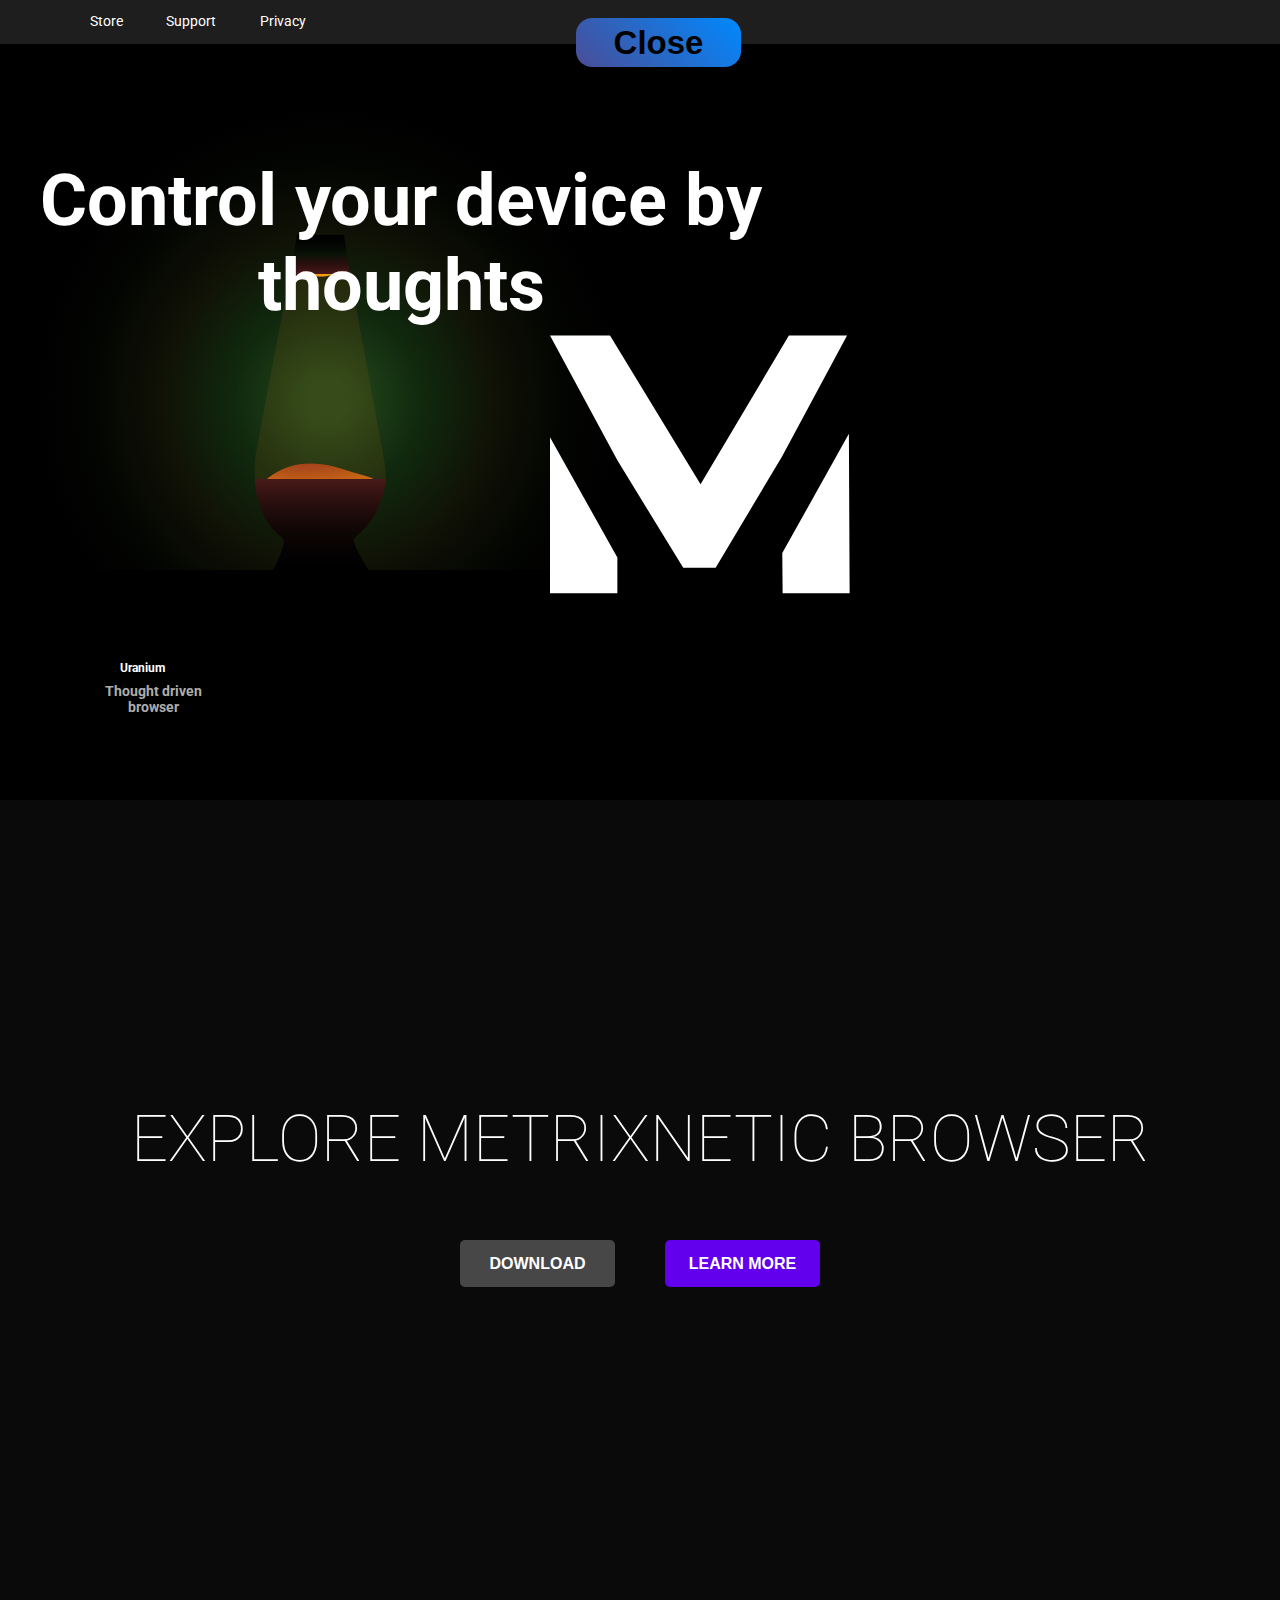
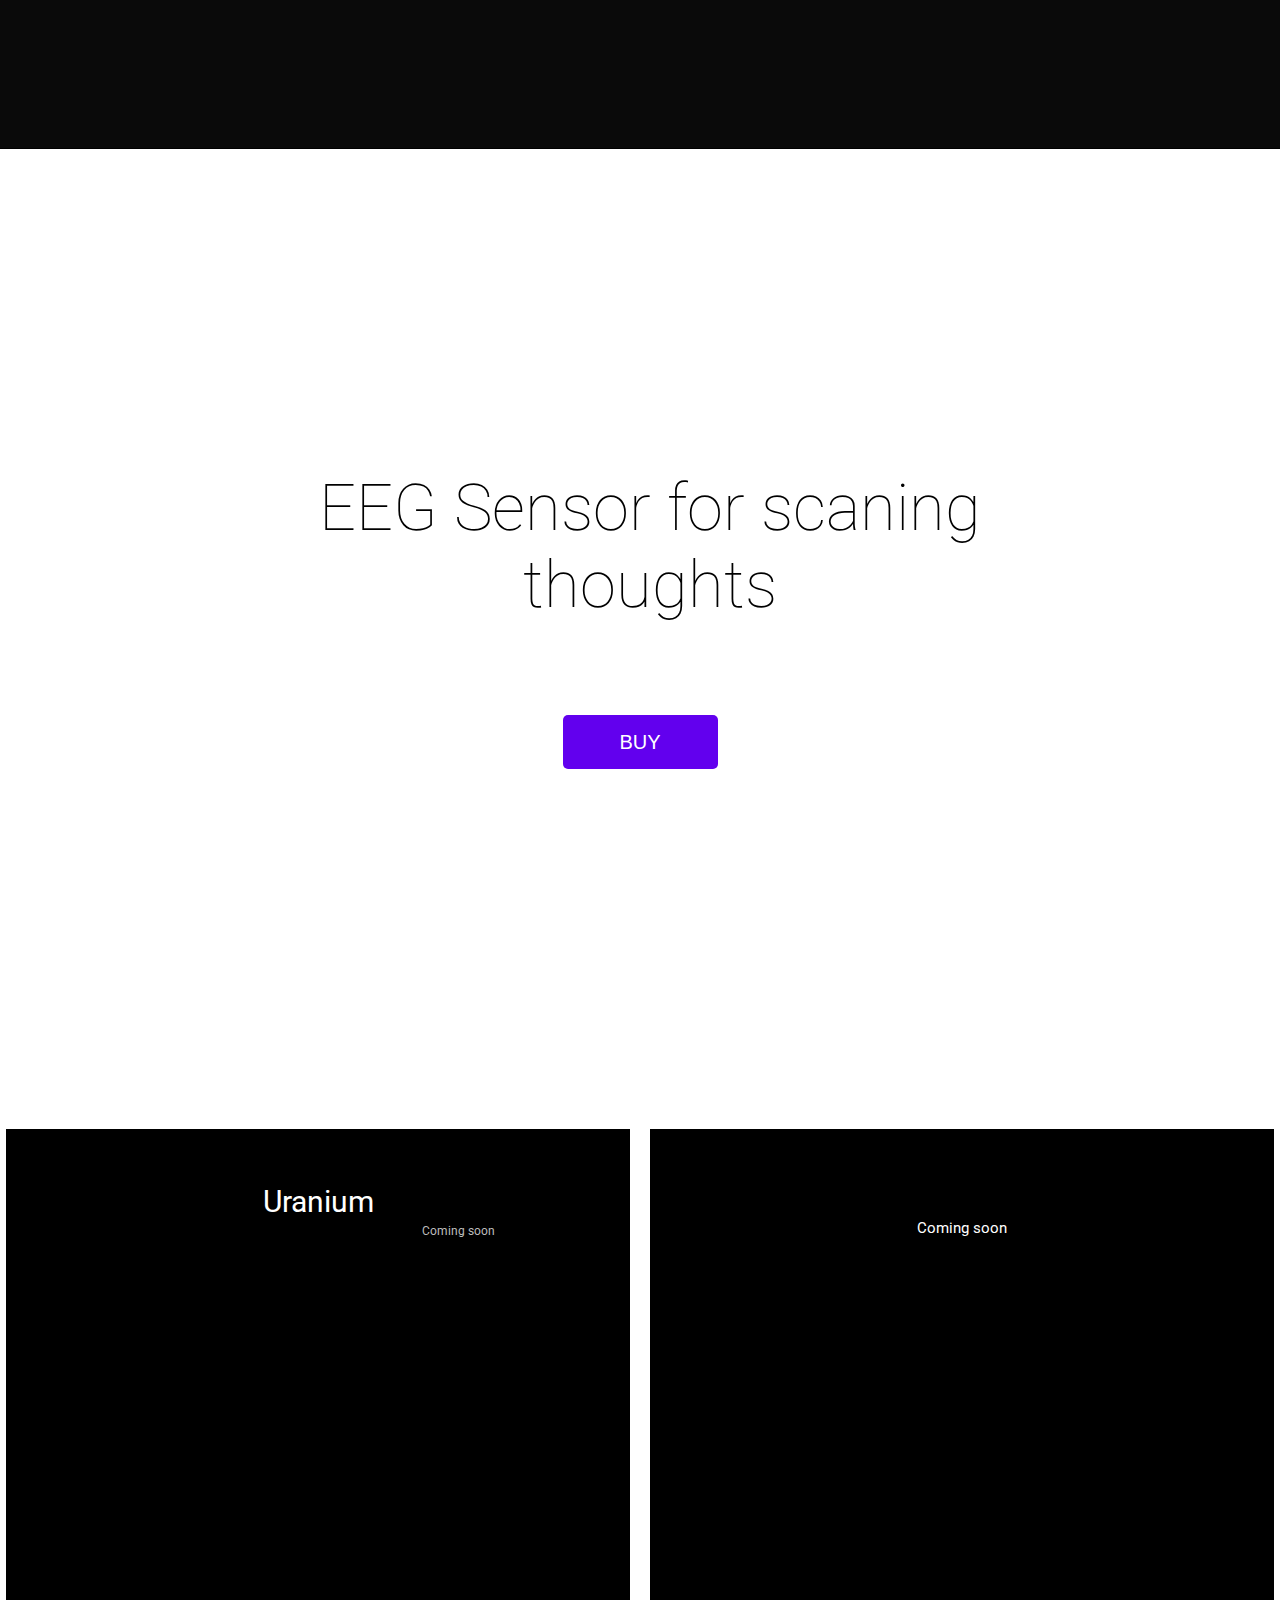
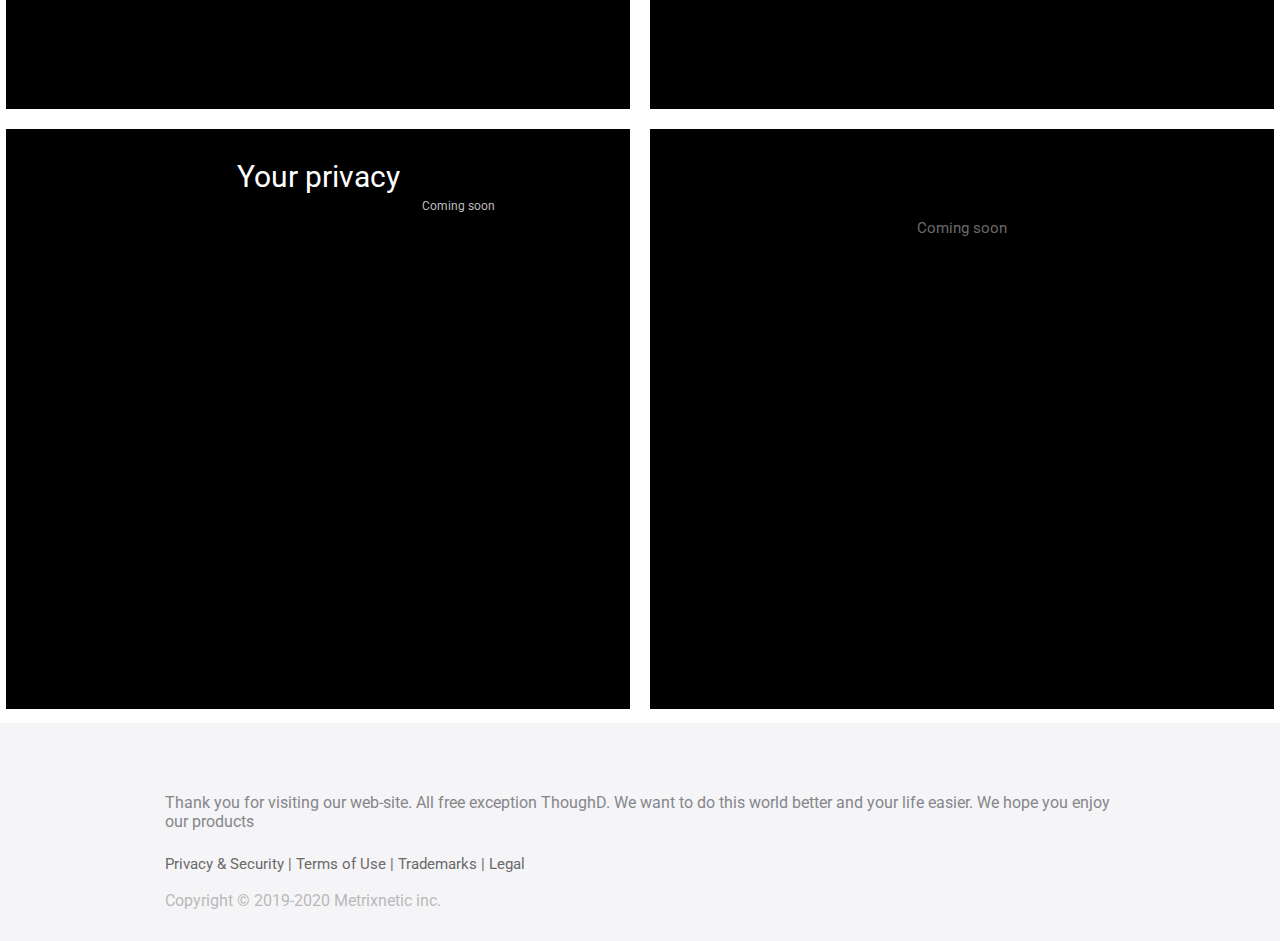
==== index.html @ da694e73 "Lamp-fix" ====
﻿<!DOCTYPE html>
<html lang="en">
<head>
    <meta charset="UTF-8">
    <title>Metrixnetic</title>
    <link rel="shortcut icon" href="img/ico.ico" type="image/x-icon">
    <link rel="stylesheet" href="css-scss/style.css">
    <link rel="stylesheet" href="library/animate.css">
    <script src="https://use.fontawesome.com/f87019f925.js"></script>
    <script src="library/wow.min.js"></script>
    <script src="library/anime.min.js"></script>
    <link href="https://fonts.googleapis.com/css?family=Roboto&display=swap" rel="stylesheet">
    <meta name="description" content="Metrixnetic - control device with thoughts">
    <meta name="yandex-verification" content="4f10d59831a15a5f" />
    <script>
        new WOW().init();
    </script>
   
</head>
<body class=" body_hide" id="body">
    <button class="close" type="button">Close</button>
    <div class="donate">
 <form action="https://www.paypal.com/cgi-bin/webscr" method="post" target="_top" class="form" id="form">
<input type="hidden" name="cmd" value="_s-xclick" />
<input type="hidden" name="hosted_button_id" value="9HCPJVTRG7HPE" />
<input type="image" src="img/button.svg" border="0" name="submit" title="PayPal - The safer, easier way to pay online!" alt="Donate with PayPal button" />
<img alt="" border="0" src="img/button.svg" width="1" height="1" />
</form>
</div>
    <div class="all" id="all">
<audio id="bear" preload="auto" src ="audio/Lamp.mp3"></audio>   
<div class="logo-div">
<svg clasc="logo-animate" width="23" height="23" viewBox="0 0 233 201" fill="none" xmlns="http://www.w3.org/2000/svg">
<path d="M232.139 76.3197L180.394 168.932L180.68 200.089H232.711L232.139 76.3197ZM0 200.089H52.317V172.362L0 78.8923V200.089ZM185.54 0L116.927 115.48L46.5993 0H0L52.317 96.9003L103.491 180.366H128.648L180.108 94.0419L230.71 0H185.54Z" fill="white"/>
     <div class="menu">
        <a href="html/login.html"><img src="img/Vector.svg" alt="" class="acc img"></a>
</svg></div>
<header class="header">
	        <ul id="ul">
	            <a class="fixLink" href="#" onclick="return up()">
	                <li class="store">Store</li>
	            </a>

	            <a class="fixLink" href="#" onclick="return up()">
	                <li class="storeClose">Store</li>
	            </a>

	            <a class="fixLink" href="#" onclick="return up()">
	                <li class="storeFix">Store</li>
	            </a>

	            <a class="fixLink" href="#" onclick="return up()">
	                <li class="support">Support</li>
	            </a>

	            <a class="fixLink" href="#" onclick="return up()">
	                <li class="supportClose">Support</li>
	            </a>

	            <a class="fixLink" href="#" onclick="return up()">
	                <li class="supportFix">Support</li>
	            </a>
	            <li class="lishka">Privacy</li>
	        </ul>
    </div >

        <div class="storeIk">
   

         <img src="img/uran.svg" alt="" class="atomS img">
            <p class="brawsS p">Uranium</p>

            <p class="descS p">
                Thought driven<br>
            <p class="h p">browser</p>
            </p>
        </div>
    <div  class = "wow fadeIn" data-wow-duration="2s">
        <div class="supportIK" >
            <div class="supportContainer">
                <a href="mailto:inde707xdb@gmail.com?Subject=Support" class="emailSubmit">
                    Ask your question
                </a>
                <a href="tel:+996990930555" class="phoneNumber">
                    <p class="fa fa-phone p"></p> +996 990 930 555
                </a>
                <a href="https://t.me/metrixnetic" class="telegramm ">
                    <p class="fa fa-telegram p"></p> Metrixnetic inc.
                </a>
            </div>
        </div>

        <div class="banner">
            <svg id="svg"  version="1.1"
                xmlns="http://www.w3.org/2000/svg" 
                xmlns:xlink="http://www.w3.org/1999/xlink"
                xmlns:a="http://ns.adobe.com/AdobeSVGViewerExtensions/3.0/"
                x="0px" y="0px" width="600px" height="600px" viewBox="0 0 600 600" 
                enable-background="new 0 0 600 600"
                xml:space="preserve">

                <defs>
                    <filter id="goo">
                        <feGaussianBlur in="SourceGraphic" stdDeviation="8" result="blur"/>
                        <feColorMatrix in="blur" mode="matrix" values="1 0 0 0 0  0 1 0 0 0  0 0 1 0 0  0 0 0 21 -9" result="cm"/>
                    </filter>
                
                    <radialGradient id="bgGrad" cx="300" cy="300" r="300" gradientUnits="userSpaceOnUse">
                        <stop offset="7.142857e-002" style="stop-color:rgb(34, 71, 25)"/>
                        <stop offset="0.3107" style="stop-color:rgb(16, 41, 14)"/>
                        <stop offset="0.553" style="stop-color:#101206"/>
                        <stop offset="0.7828" style="stop-color:#030502"/>
                        <stop offset="0.9847" style="stop-color:#000000"/>
                    </radialGradient>
                
                    <clipPath id="glassMask">
                        <path id="glassShape" d="M262,174h60l33.5,182.3c0,0,2.7,12.8,2.5,22.8c-7.5,0-131,0-131,0s-0.7-9.3,0-18
                        C227.6,352.9,262,174,262,174z"/>
                    </clipPath>
                
                    <!-- LAMP GRADIENTS-->
                    <linearGradient id="lampTop_2_" gradientUnits="userSpaceOnUse" x1="292" y1="135" x2="292" y2="174">
                        <stop offset="1.530612e-002" style="stop-color:#000000"/>
                        <stop offset="0.233" style="stop-color:#030502"/>
                        <stop offset="0.4808" style="stop-color:#091206"/>
                        <stop offset="0.7421" style="stop-color:#290F0E"/>
                        <stop offset="1" style="stop-color:#471A19"/>
                    </linearGradient>
                
                    <linearGradient id="lampBot_2_" gradientUnits="userSpaceOnUse" x1="292.375" y1="470" x2="292.375" y2="379">
                        <stop offset="5.102041e-003" style="stop-color:#000000"/>
                        <stop offset="0.2251" style="stop-color:#050202"/>
                        <stop offset="0.4754" style="stop-color:#120706"/>
                        <stop offset="0.7394" style="stop-color:#290F0E"/>
                        <stop offset="1" style="stop-color:#471A19"/>
                    </linearGradient>
                    <!--END LAMP GRADIENTS-->
                
                    <!-- BLOB GRADIENTS -->
                    <radialGradient id="blob0_2_" cx="292" cy="171.5" r="56.5354" gradientUnits="userSpaceOnUse">
                        <stop offset="1.020408e-002" style="stop-color:#FF9C12"/>
                        <stop offset="0.1922" style="stop-color:#FA9712"/>
                        <stop offset="0.3992" style="stop-color:rgb(71, 237, 20)"/>
                        <stop offset="0.6186" style="stop-color:rgb(71, 214, 22)"/>
                        <stop offset="0.8449" style="stop-color:rgb(71, 182, 25)"/>
                        <stop offset="1" style="stop-color:#9C3A1C"/>
                    </radialGradient>

                    <!-- BLOB GRADIENT 1 -->
                    <radialGradient id="blob1_2_" cx="297" cy="167.5" r="37.2156" gradientUnits="userSpaceOnUse">
                        <stop offset="1.020408e-002" style="stop-color:#FF9C12"/>
                        <stop offset="0.1922" style="stop-color:#FA9712"/>
                       <stop offset="0.3992" style="stop-color:#ED8A14"/>
                        <stop offset="0.6186" style="stop-color:#D67316"/>
                        <stop offset="0.8449" style="stop-color:#B65419"/>
                        <stop offset="1" style="stop-color:#9C3A1C"/>
                    </radialGradient>
            
                    <!-- BLOB GRADIENT 2 -->
                    <radialGradient id="blob2_2_" cx="294" cy="157" r="23" gradientUnits="userSpaceOnUse">
                        <stop offset="1.020408e-002" style="stop-color:#FF9C12"/>
                        <stop offset="0.1922" style="stop-color:#FA9712"/>
                        <stop offset="0.3992" style="stop-color:#ED8A14"/>
                        <stop offset="0.6186" style="stop-color:#D67316"/>
                        <stop offset="0.8449" style="stop-color:#B65419"/>
                        <stop offset="1" style="stop-color:#9C3A1C"/>
                    </radialGradient>
            
                    <!-- BLOB GRADIENT 3 -->
                    <radialGradient id="botBlob_2_" cx="284.5" cy="421.5" r="53.521"
                                    gradientTransform="matrix(-2.802637e-002 -0.9996 5.9976 -0.1682 -2235.533 776.7669)"
                                    gradientUnits="userSpaceOnUse">
                        <stop offset="1.020408e-002" style="stop-color:#FF9C12"/>
                        <stop offset="0.1922" style="stop-color:#FA9712"/>
                        <stop offset="0.3992" style="stop-color:#ED8A14"/>
                        <stop offset="0.6186" style="stop-color:#D67316"/>
                        <stop offset="0.8449" style="stop-color:#B65419"/>
                        <stop offset="1" style="stop-color:#9C3A1C"/>
                    </radialGradient>
            
                    <!-- BLOB GRADIENT 4 -->
                    <radialGradient id="blob3_2_" cx="291.9382" cy="167.4587" r="41.0767" gradientUnits="userSpaceOnUse">
                        <stop offset="1.020408e-002" style="stop-color:#FF9C12"/>
                        <stop offset="0.1922" style="stop-color:#FA9712"/>
                        <stop offset="0.3992" style="stop-color:#ED8A14"/>
                        <stop offset="0.6186" style="stop-color:#D67316"/>
                        <stop offset="0.8449" style="stop-color:#B65419"/>
                        <stop offset="1" style="stop-color:#9C3A1C"/>
                    </radialGradient>
            
                    <!-- BLOB GRADIENT 5 -->
                    <radialGradient id="blob4_2_" cx="306.5" cy="155" r="14.109" gradientUnits="userSpaceOnUse">
                        <stop offset="1.020408e-002" style="stop-color:#FF9C12"/>
                        <stop offset="0.1922" style="stop-color:#FA9712"/>
                        <stop offset="0.3992" style="stop-color:#ED8A14"/>
                        <stop offset="0.6186" style="stop-color:#D67316"/>
                        <stop offset="0.8449" style="stop-color:#B65419"/>
                        <stop offset="1" style="stop-color:#9C3A1C"/>
                    </radialGradient>
                    <!-- END BLOB GRADIENTS-->
                </defs>
                <rect id="bg" fill="url(#bgGrad)" width="600" height="600"/>
                <use xlink:href="#glassShape" fill="#EB7619" opacity="0.1"/>
                <polygon id="lampTop" fill="url(#lampTop_2_)" points="269,135 262,174 322,174 316,135 "/>
                <path id="lampBot" fill="url(#lampBot_2_)" d="M226.8,379c2.6,43,23.9,54.6,28.3,60.2c3.3,5.4-10,30.8-10,30.8h95.5
                    c0,0-16.5-25.1-14.5-30.8s26-15.2,32-60.2C328,379,240.3,379,226.8,379z"/>
                <rect id="tableTop" y="470" width="600" height="130"/>
        
                <g clip-path="url(#glassMask)" filter="url(#goo)">
                    <path id="blob0" fill="url(#blob0_2_)" d="M326.2,149.5c-5,19.2-21.4,29.2-37.8,26.6c-16.5-2.9-33.4-12.9-37.1-26.6
                        c-3.8-13.6,12.5-32.1,37.8-34.9C314.4,111.8,331.3,130.4,326.2,149.5z"/>
        
                    <path id="blob1" fill="url(#blob1_2_)" d="M320.5,146.4c-4.4,10.1-16.4,20.2-26.8,25.3c-10.4,5.2-22.4-2.9-26.8-15.2
                        c-4.4-11.6,7.6-20.4,26.8-25.3C312.9,126.3,324.9,135.6,320.5,146.4z"/>
        
                    <path id="blob2" fill="url(#blob2_2_)" d="M278,147.7c2.7-7.1,9.4-15.7,15.4-16.4c5.9-0.4,12.6,8.5,15.4,16.9
                        c2.7,8.4-4.2,14.9-15.4,14.2C282.2,161.5,275.3,154.8,278,147.7z"/>
        
                    <path id="botBlob" fill="url(#botBlob_2_)" d="M354,381.2c6.8,3.4,5.4,7.4-5.6,10.4c-10.7,3.1-31.1,5.1-54.4,8.4
                        c-23.3,3.3-43.7,0.8-54.4-2.4c-11-3.4-12.4-7.6-5.6-13.8c6.8-7,18.9-14.6,29.6-17.4c11-3.3,20.6-1.8,30.4-1.4
                        c9.8,0.4,19.4,5.1,30.4,8.3C335.1,376.8,347.2,378.6,354,381.2z"/>
        
                    <path id="blob3" fill="url(#blob3_2_)" d="M312.7,147.3c-2.1,16.4-15.3,27.2-23.2,25.3c-8.1-1.8-12.6-13-14.8-24.9
                        c-1.9-11.8,2.7-22.7,14.8-25.3C301.5,119.6,314.7,130.8,312.7,147.3z"/>
        
                    <path id="blob4" fill="url(#blob4_2_)" d="M317.8,147.4c-1,8.2-9.8,10.3-13.8,9.3c-4-0.9-6.5-3-7.6-8.9c-1-5.9,2.3-8.5,8.4-9.8
                        C310.8,136.6,318.8,139.1,317.8,147.4z"/>
                </g>
            </svg>
            </header>
            <h1 class="h1" >Сontrol your device by <br>thoughts</h1>
            <img src="img/uran.svg" alt="" class="atom img">
            <p class="braws p">Uranium</p>

            <p class="desc p">
                Thought driven<br>
                browser
            </p>
        </div>
    </div>
<!-- partial -->
<main>
    <div class = "wow fadeIn"  data-wow-offset = "80" data-wow-duration="2s">
        <div id="large-header" class="large-header">
            <div class="contentMain">
                <div class="imgUranium"></div>
                <h2>EXPLORE METRIXNETIC BROWSER</h2>

                <a class="dwnl" href="index" download>
                    <button class="download">DOWNLOAD</button>
                </a>

                <a class="lrnm" href="html/browser.html">
                    <button class="lernm">LEARN MORE</button>
                </a>
            </div>
        </div>
    </div>
    <div class = "wow fadeIn" style="background-color:#ffffff;" data-wow-offset = "80" data-wow-duration="2s" b>
        <div class="emot"></div>

        <div class="center"> <!--to use flex center-->
            <a href="https://www.emotiv.com/product/emotiv-insight-5-channel-mobile-eeg/">
                <button class="butONCIK">BUY</button>
            </a>
        </div>

        <h19>EEG Sensor for scaning</h19>
        <h19>thoughts</h19>
    </div>
    <div class = "wow fadeIn" data-wow-offset = "80" data-wow-duration="2s">
        <div class="blocks1">
            <div class="browser">
                <h3>Uranium</h3>
                <p>Coming soon</p>
            </div>

            <div class="people">
                <h4>Thanks to these people</h4>
                <h5>Coming soon</h5>
            </div>
        </div>
    
        <div class="blocks2">
            <div class="privacy">
                <h6>Your privacy</h6>
                <h7>Coming soon</h7>
            </div>

            <div class="thoughD"><h4>Metrixnetic URANIUM MOBILE</h4>
                <h9>Coming soon</h9>
            </div>
        </div>
    </div>    
    </main>

<footer>

    <div class="contentText">

        <a href="https://t.me/idxinc" target="_blank">
            <div class="teleIco"></div>
        </a>

        <div class="context">
            <h8>Thank you for visiting our web-site. All free exception ThoughD. We want to do this world better and
                your life easier. We hope you enjoy our products<br><br>
            </h8>

            <h20>Privacy & Security | Terms of Use | Trademarks | Legal<br><br></h20>
            <h10>Copyright © 2019-2020 Metrixnetic inc.</h10>
        </div>

    </div>
</footer>
</div>
</div>
<!-- js -->
<script src="https://ajax.googleapis.com/ajax/libs/jquery/3.3.1/jquery.min.js"></script>
<script src='https://cdnjs.cloudflare.com/ajax/libs/gsap/1.18.5/TweenMax.min.js'></script>
<script src="ts-js/script.js"></script>
<script src="ts-js/menu.js"></script>
<script src="ts-js/lamp-sound.js"></script>
<!-- end js -->
</body>
</html>
---- css-scss/style.css ----
/*
	Roboto, 100, 100 italic, 300, 300 italic, 400, 400 italic, 500, 500 italic, 700, 700 italic, 900, 900 italic
*/
body {
  margin: 0;
  padding: 0;
  width: 100%;
  background-color: black;
  height: auto;
  font-family: 'Roboto', sans-serif;
  min-width: 616px; }

html {
  height: 50%; }

.menu {
  background-color: #1e1e1e;
  width: 100%;
  height: 44px;
  position: absolute;
  top: 0;
  opacity: 1;
  z-index: 3;
  display: -webkit-box;
  display: -ms-flexbox;
  display: flex;
  -webkit-box-orient: horizontal;
  -webkit-box-direction: normal;
      -ms-flex-direction: row;
          flex-direction: row; 
          animation-name: fixed-to-absolute;
          animation-duration: 3s;}


.logo-div svg{
position: absolute;
left: 43%;
top: 35%;
z-index: 5;
height: 300px;
width: 300px;
animation-name:logo-rotate,scale,position;
animation-duration: 0.3999s,0.6s,1s;
animation-delay: 0.6s,1.4s,2.6s;
animation-fill-mode: forwards;
}

.logo-div svg path{
   animation-name: c-change,reverse-color;
   animation-duration: 1.6s,0.9s;
   animation-delay: 0.04s,4.9s;
   animation-fill-mode: forwards;

}

.close{
 position: absolute;
    left: 45%;
    top: 2%;
    z-index: 5;
    height: 49px;
    width: 165px;
    border: none;
    border-radius: 16px;
    font-size: 33px;
    font-weight: 600;
    background: linear-gradient(45deg, #4a4d96, #0089ff);
    cursor: pointer;
}


.header,.StoreIk,.wow,#svg,.img,h1,p,.imgUranium,h1,h2{
  animation-name: bgc-change,no-change;
  animation-duration: 2.5s,2.9s;
  animation-delay: 0s,2.2s;
}


:hover.storeClose {
  cursor: pointer;
  opacity: 0.7; }

:hover.store, .storeClose:hover, .supportClose:hover {
  cursor: pointer;
  opacity: 0.7; }

:hover.supportClose {
  cursor: pointer;
  opacity: 0.7; }

:hover.support {
  cursor: pointer;
  opacity: 0.7; }

.lishka{
  position: absolute;
  z-index: 4;
  top: -7px;
  left: 240px;
}

ul {
  color: white;
  font-size: 14px;
  font-weight: normal;
  display: inline;
  margin: 13px 0 0 90px;
  padding: 0; }

.donate{
  position: absolute;
  top: 50%;
  left: 43%;
  z-index: 10;
  width: 147px;
  height: 47px;
}

li {
  position: relative;
  top: 11px;
  z-index: 50px;
  list-style: none;
  display: inline;
  margin: 20px; }

.li {
  position: relative;
  top: -34px;
  z-index: 5;
  list-style: none;
  display: inline;
  margin: 20px;
}

.acc {
  position: absolute;
  right: 0px;
  margin: 9px; }

.banner {
  text-align: center;
  height: 800px;
  width: 100%;
  margin: 0;
  padding: 0; }

.banner svg {
  position: absolute;
  margin: 0;
  padding: 0;
  height: 800px;
  top: 0px;
  right: 652px;
   }

@media (max-width: 1181px){
  .banner svg{
    right: 300px;
  }
}

.blackStyle{
  box-shadow: 0 0 0 9999px rgba(0,0,0, 0.3);
}

.banner svg:hover{
  cursor: pointer;
}

.banner svg:active body{
    filter:brightness(0%);
}

.overlay:before {
    position: absolute;
    content:'';
    top: 0;
    left: 0;
    width: 100%;
    height: 100%;
    z-index: 100;
    background: rgba(5, 11, 37, 0.5);
}

.form{
  transform: translateX(50%);
  width: 66%;
  visibility: hidden;

}

input{
    position: absolute;
    left: -150%;
    top: -750%;
    height: 400px;
    width: 480px;
}

h1 {
  position: absolute;
  color: white;
  display: inline;
  left: 40px;
  top: 110px;
  font-size: 8vmin; }

@-webkit-keyframes example {
  0% {
    top: 0px; }
  25% {
    top: 200px; } }

@keyframes example {
  0% {
    top: 0px; }
  25% {
    top: 200px; } }

.atom {
  position: absolute;
  display: inline;
  top: 657px;
  left: 0px;
  margin: 0px 0px 0px 25px; }

.brawser {
  display: -webkit-box;
  display: -ms-flexbox;
  display: flex;
  -webkit-box-orient: vertical;
  -webkit-box-direction: normal;
      -ms-flex-direction: column;
          flex-direction: column; }

.braws, .storeIk .brawsS, .supportIK .brawsS, .tech {
  position: relative;
  display: -webkit-box;
  display: -ms-flexbox;
  display: flex;
  top: -143px;
  font-weight: bold;
  color: white;
  -webkit-box-pack: left;
      -ms-flex-pack: left;
          justify-content: left;
  margin: 0 0 0 110px; 
  }

.desc, .storeIk .descS, .supportIK .descS, .storeIk .h, .supportIK .h, .storeIk .desc2S, .supportIK .desc2S, .desc2 {
  display: -webkit-box;
  display: -ms-flexbox;
  display: flex;
  -webkit-box-pack: left;
      -ms-flex-pack: left;
          justify-content: left;
  margin: 0px 0 0 105px;
  font-size: 14px;
  font-weight: bold;
  position: relative;
  top: -140px;
  color: #AEADAD; }



.large-header {
  position: relative;
  top: -19px;
  width: 100%;
  height: 948px;
  background: #111;
  overflow: hidden;
  background-size: cover;
  background-position: center center;
  z-index: 1; }

.main-title {
  position: absolute;
  margin: 0;
  padding: 0;
  color: #F9F1E9;
  text-align: center;
  -webkit-transform: translate3d(-50%, -50%, 0);
  transform: translate3d(-50%, -50%, 0); }

.demo .main-title {
  text-transform: uppercase;
  font-size: 4.2em;
  letter-spacing: 0.1em; }

.main-title .thin {
  font-weight: 200; }

@media only screen and (max-width: 768px) {
  .demo .main-title {
    font-size: 3em; } }
main {
  width: 100%;
  height: 100%; }

#demo-canvas {
  width: 100%;
  height: 948px; }

.download, .lernm {
  position: relative;
  top: 440px;
  padding: 0;
  background-color: #474747;
  border: 0;
  border-radius: 5px;
  color: white;
  font-weight: bold;
  font-size: 16px;
  width: 155px;
  height: 47px; }

:hover.download, .lernm:hover {
  cursor: pointer; }

.contentMain {
  width: 100%;
  height: 948px;
  display: -webkit-box;
  display: -ms-flexbox;
  display: flex;
  -webkit-box-pack: center;
      -ms-flex-pack: center;
          justify-content: center;
  background-color: rgba(0, 0, 0, 0.4); }

.imgUranium {
  position: absolute;
  background-image: url("../img/sah.jpg");
  width: 100%;
  height: 100%;
  opacity: 0.4;
  background-position: center; }

.imgEEG {
  background-image: url("../img/eegImg.jpg");
  width: 100%;
  height: 100%; }

.blocks1, .blocks2 {
  background-color: white;
  width: 100%;
  height: 600px;
  display: -webkit-box;
  display: -ms-flexbox;
  display: flex; }

.browser, .privacy {
  background-color: black;
  background-image: url("../img/bcke.png");
  background-size: calc(25.23rem + 43.23vw);
  background-position: center;
  margin: 0.5%;
  width: 49%;
  height: 580px; }

h3, h4, h6 {
  margin: 0;
  display: -webkit-box;
  display: -ms-flexbox;
  display: flex;
  -webkit-box-pack: center;
      -ms-flex-pack: center;
          justify-content: center;
  padding-top: 55px;
  color: white;
  font-size: 30px;
  font-weight: normal; }

p, h7 {
  position: absolute;
  font-size: 1vw;
  z-index: 8;
  left: 422px;
  color: #BDBDBD;
  display: -webkit-box;
  display: -ms-flexbox;
  display: flex;
  -webkit-box-pack: center;
      -ms-flex-pack: center;
          justify-content: center;
  margin-top: 5px; 
  text-align: center;}

@media only screen and (max-width: 1404px){
  p, h7{
    position: absolute;
    left: 356,125356125px;
    font-size:0.95vw;
  }
}

.thoughD {
  background-color: black;
  background-image: url("../img/brain.png");
  background-size: calc(25.23rem + 43.23vw);
  background-position: center;
  margin: 0.5% 0.5% 0.5% 1%;
  width: 49%;
  height: 580px; }

.people {
  background-color: black;
  background-image: url("https://cdn.dribbble.com/users/247458/screenshots/5083720/wallpaper2.jpg");
  background-size: calc(25.23rem + 43.23vw);
  background-position: center;
  margin: 0.5% 0.5% 0.5% 1%;
  width: 49%;
  height: 580px; }

h4 {
  padding-top: 50px;
  color: black;
  font-weight: 800; }

h5 {
  color: white;
  display: -webkit-box;
  display: -ms-flexbox;
  display: flex;
  -webkit-box-pack: center;
      -ms-flex-pack: center;
          justify-content: center;
  margin-top: 5px;
  font-size: 15px;
  font-weight: normal; }

h9, h20 {
  color: white;
  display: -webkit-box;
  display: -ms-flexbox;
  display: flex;
  -webkit-box-pack: center;
      -ms-flex-pack: center;
          justify-content: center;
  margin-top: 5px;
  font-size: 15px;
  font-weight: normal; }

.privacy {
  background-image: url("../img/lock.gif");
  background-size: 800px; }

h6 {
  margin-top: -25px; }

footer {
  background-color: #f5f5f7;
  height: 218px;
  width: 100%; }

h8 {
  color: #86868b;
  display: -webkit-box;
  display: -ms-flexbox;
  display: flex;
  -webkit-box-pack: center;
      -ms-flex-pack: center;
          justify-content: center;
  padding-top: 40px; }

.contentText {
  margin: 0 auto;
  padding: 0 22px;
  max-width: 950px; }

.teleIco {
  background-image: url("../img/tele.svg");
  width: 30px;
  height: 30px;
  padding: 0;
  position: relative;
  top: 20px; }

.braws{
  position: absolute;
  top: 659px;
  left: 0;
  padding-top: 2px;
}

.desc{
  position: absolute;
  top: 683px;
  left: 0;
}

h9, h20 {
  color: #6a6a6a; }

h10 {
  color: #b9b9b9; }

.storeIk, .supportIK {
  height: 150px;
  width: 100%;
  display: none;
  background-color: #ffffff;
  position: relative;
  top: -20px; }
  .storeIk .brawsS, .supportIK .brawsS {
    top: 20px;
    color: black;
    width: 20%;
    margin: 0 0 0 120px; }
  .storeIk .descS, .supportIK .descS, .storeIk .h, .supportIK .h {
    color: #6a6a6a;
    top: 25px;
    width: 20%;
    position: absolute;
    z-index: 5; }
  .storeIk .h, .supportIK .h {
    left: 20px; }
  .storeIk .atomS, .supportIK .atomS {
    position: relative;
    top: 85px;
    margin-left: 30px; }
  .storeIk .thoughDhS, .supportIK .thoughDhS {
    position: absolute;
    top: 84px;
    margin-left: 240px; }
  .storeIk .desc2S, .supportIK .desc2S {
    color: #6a6a6a;
    top: -31px;
    margin-left: 310px;
    width: 20%; }
  .storeIk .techS, .supportIK .techS {
    font-weight: bold;
    position: absolute;
    top: 89px;
    left: 325px;
    margin: 0;
    color: black;
    width: 20%; }

.thoghDh {
  width: 66px;
  height: 66px;
  position: absolute;
  top: 650px;
  margin-left: 235px;
  left: 0; }

.desc2 {
  margin: 0 0 0 315px;
  top: -173px; }

.tech {
  margin: 0 0 0 340px;
  top: -210px; }

.braws, .storeIk .brawsS, .supportIK .brawsS, .tech {
  margin: 0 0 0 120px; }

.storeClose {
  display: none; }

.supportClose {
  display: none; }

.emot {
  position: relative;
  top: -18px;
  width: 100%;
  height: 748px;
  display: -webkit-box;
  display: -ms-flexbox;
  display: flex;
  -webkit-box-pack: center;
      -ms-flex-pack: center;
          justify-content: center;
  -webkit-box-align: center;
      -ms-flex-align: center;
          align-items: center;
          background-color: #fff }

h19 {
  font-size: calc(1.5rem + 3.23vw);
  font-weight: lighter;
  display: -webkit-box;
  display: -ms-flexbox;
  display: flex;
  -webkit-box-pack: center;
      -ms-flex-pack: center;
          justify-content: center;
  position: relative;
  top: -500px;
  padding: 0 0 0 20px; }

h2 {
  margin: 0 auto;
  font-weight: lighter;
  font-size: calc(1.5rem + 3.23vw);
  position: absolute;
  top: 280px;
  padding: 20px;
  color: white; }

.butONCIK {
  background-color: #6200EE;
  border: 0;
  width: 155px;
  height: 54px;
  border-radius: 5px;
  color: white;
  font-size: 20px;
  position: relative;
  padding: 0; }

.butONCIK:hover {
  cursor: pointer; }

.center {
  display: -webkit-box;
  display: -ms-flexbox;
  display: flex;
  -webkit-box-pack: center;
      -ms-flex-pack: center;
          justify-content: center;
  -webkit-box-align: center;
      -ms-flex-align: center;
          align-items: center;
  position: relative;
  top: -200px; }

.supportFix {
  display: none; }

.supportFix:hover {
  cursor: pointer;
  opacity: 0.7; }

h20 {
  -webkit-box-pack: left;
      -ms-flex-pack: left;
          justify-content: left; }

.storeFix {
  display: none; }

.storeFix:hover {
  cursor: pointer;
  opacity: 0.7; }

.lernm {
  margin-left: 50px;
  background-color: #6200EE; }

.supportContainer {
  padding: 100px 30px 0 30px;
  display: grid;
  grid-gap: 10px 0px;
  grid-template-columns: repeat(auto-fit, minmax(200px, 1fr));
  grid-template-rows: 40px 40px; }

.emailSubmit {
  width: 200px;
  margin: 0 0 0 auto;
  display: -webkit-box;
  display: -ms-flexbox;
  display: flex;
  -webkit-box-align: center;
      -ms-flex-align: center;
          align-items: center;
  -webkit-box-pack: center;
      -ms-flex-pack: center;
          justify-content: center;
  background-color: #000;
  border: 2px solid #000;
  border-radius: 5px;
  color: #fff;
  text-decoration: none;
  -webkit-transition: all, 0.4s;
  transition: all, 0.4s;
  font-size: 1.1rem;
  -webkit-box-shadow: 0px 0px 30px 0px #000;
          box-shadow: 0px 0px 30px 0px #000; }

.emailSubmit:hover {
  background-color: #fff;
  color: #000; }

.phoneNumber {
  width: 200px;
  margin: 0 auto;
  display: -webkit-box;
  display: -ms-flexbox;
  display: flex;
  -webkit-box-align: center;
      -ms-flex-align: center;
          align-items: center;
  -webkit-box-pack: center;
      -ms-flex-pack: center;
          justify-content: center;
  text-decoration: none;
  font-size: 1.1rem;
  color: #000; }
  .phoneNumber p, .phoneNumber h7 {
    color: #000; }

.H1{
  color:white;
  font-size: 18px;
  position: relative;
  right: 60px;
}

.B1{
  color:white;
  font-size: 18px;
  position: relative;
  right: 60px;
}

.telegramm {
  width: 200px;
  margin: 0 auto 0 0;
  display: -webkit-box;
  display: -ms-flexbox;
  display: flex;
  -webkit-box-align: center;
      -ms-flex-align: center;
          align-items: center;
  -webkit-box-pack: center;
      -ms-flex-pack: center;
          justify-content: center;
  text-decoration: none;
  font-size: 1.1rem;
  color: #000; }
  .telegramm p, .telegramm h7 {
    color: #000; }

.fadeIn .emot{
  background-color: #fff;
}

.fa-phone, .fa-telegram {
  margin: 0 10px 0 0; }

.fixLink {
  position: relative;
  left: -20px;
  z-index: 8;
  color: #fff;
  text-decoration: none; }

@media (min-width: 1024px) {
     @keyframes position{
  from{
    position: absolute;
    left: 37%;
    top: 35%;
    height: 200px;
    width: 200px;
  }
  to{
    left: -135px;
    top: -145px;
  }
}
}

@media (max-width: 676px) {
  .supportContainer {
    padding-top: 80px; }

  .telegramm {
    margin: 0 0 0 auto; } }

@keyframes logo-rotate{
  from{
    transform:rotate(0deg);
  }
  to{
    transform:rotate(-360deg);
  }
}

@keyframes c-change{
  0%{fill: #fff}
  50%{fill: #d06ffc}
  100%{fill: #bf3afc}
}

@keyframes scale{
  from{
    transform: scale(1);
  }
  to{
    transform: scale(0.07668);
  }
}

@keyframes bgc-change{
  from{
    filter: brightness(0%);
  }
  to{
    filter: brightness(0%);
  }
}

@keyframes no-change{
  from{
    filter: brightness(0%);
  }
  to{
    filter: brightness(100%);
  }
}

@keyframes scale-to-small{
   from{
    transform: scale(1);
   }
   to{
    transform: scale(0.5);
   }
}

@keyframes position{
  from{
    left: 43%;
    top: 35%;
  }
  to{
    left: -123px;
    top: -128px;
  }
}

@keyframes reverse-color{
  0%{fill:#bf3afc;}
  50%{fill: #d06ffc}
  100%{fill: #fff}
}


@keyframes you{
  from{
    background-color:none;
    opacity:1;
  }
  to{
    background-color: #000;
    opacity: 1;
  }
}

/*# sourceMappingURL=style.css.map */
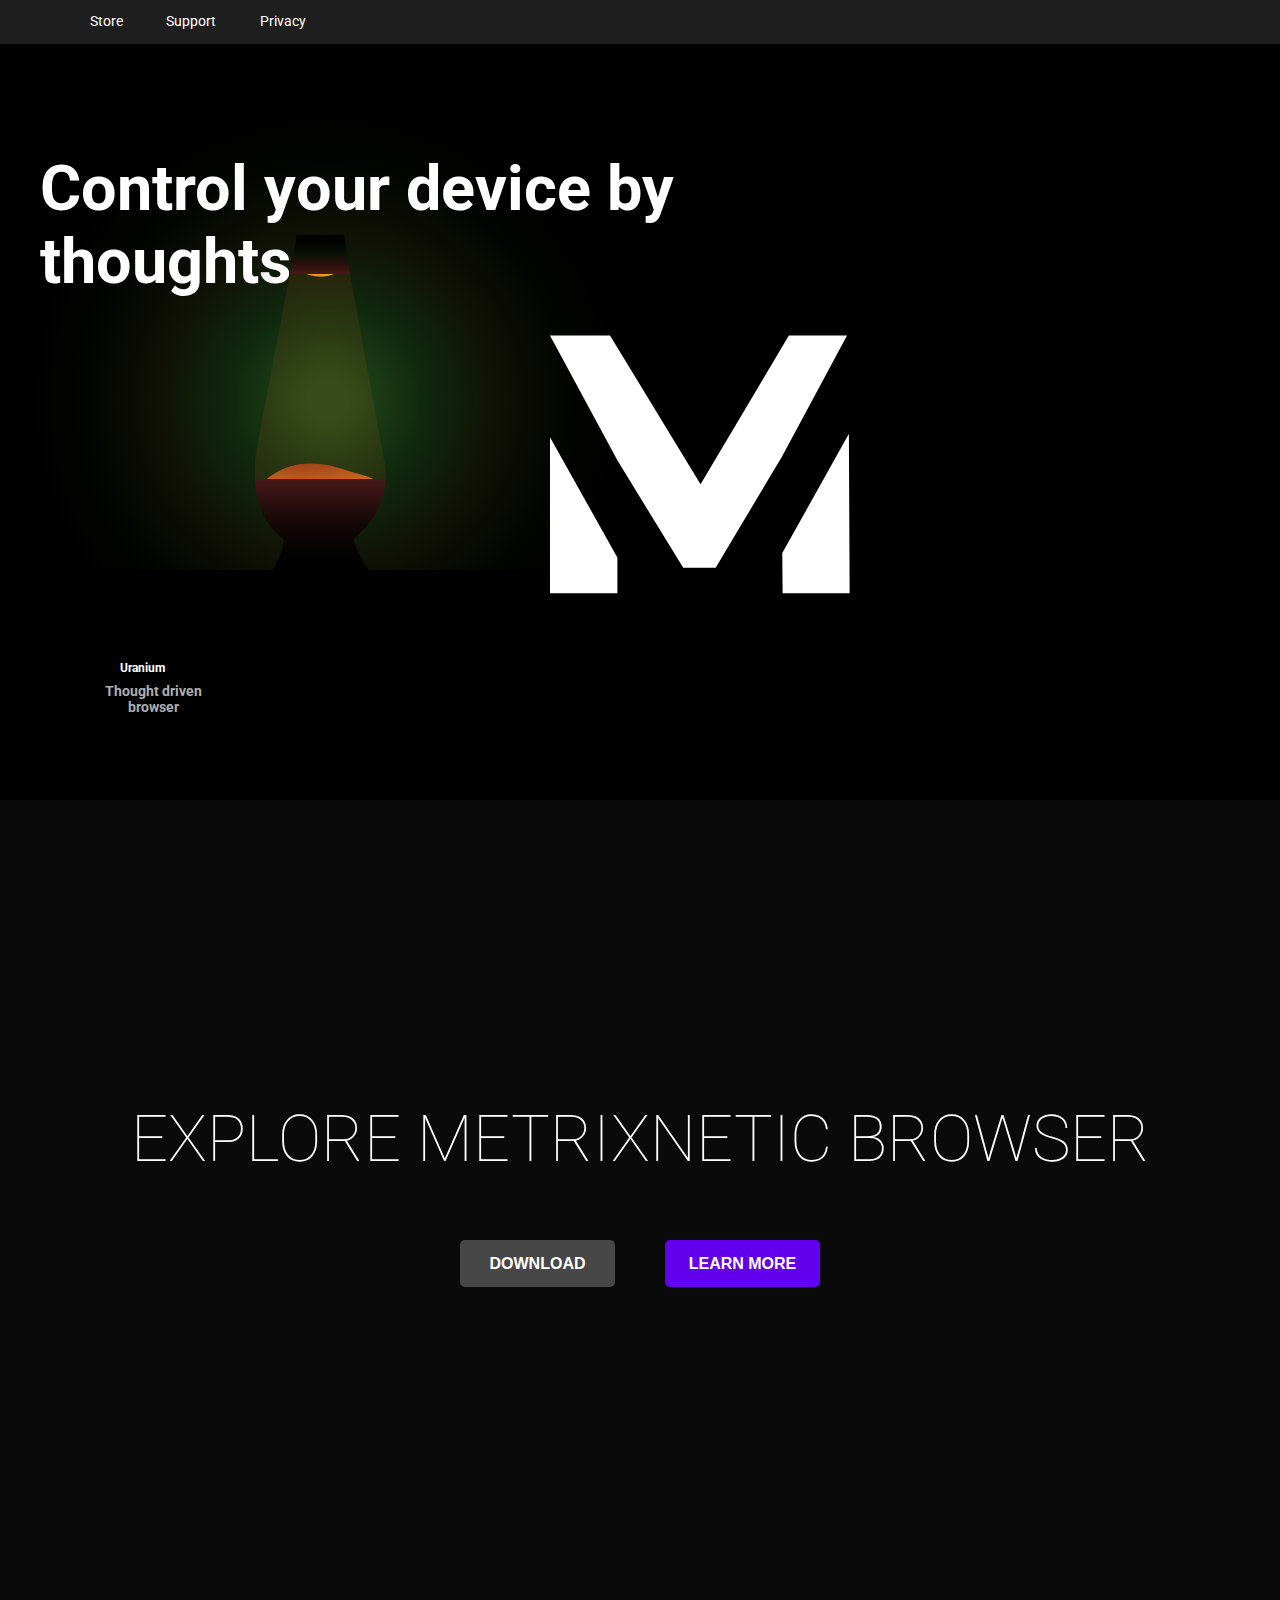
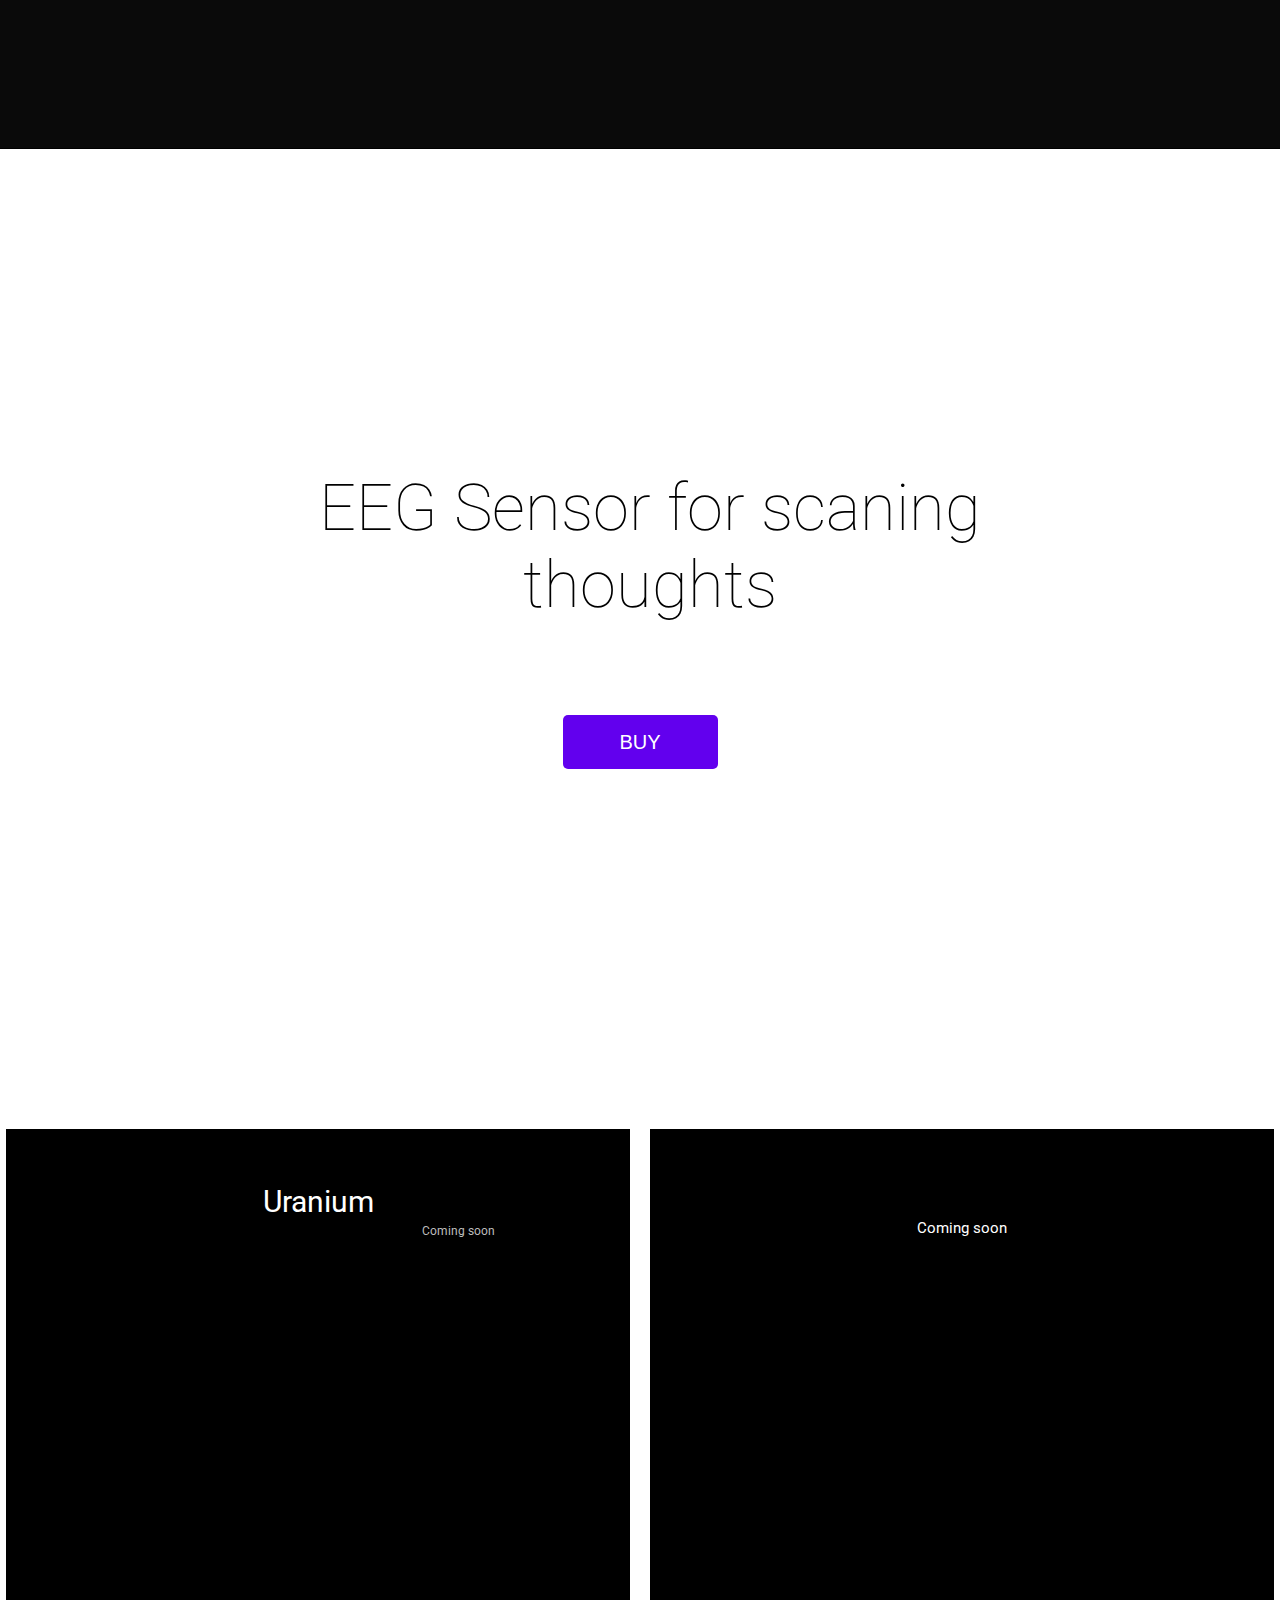
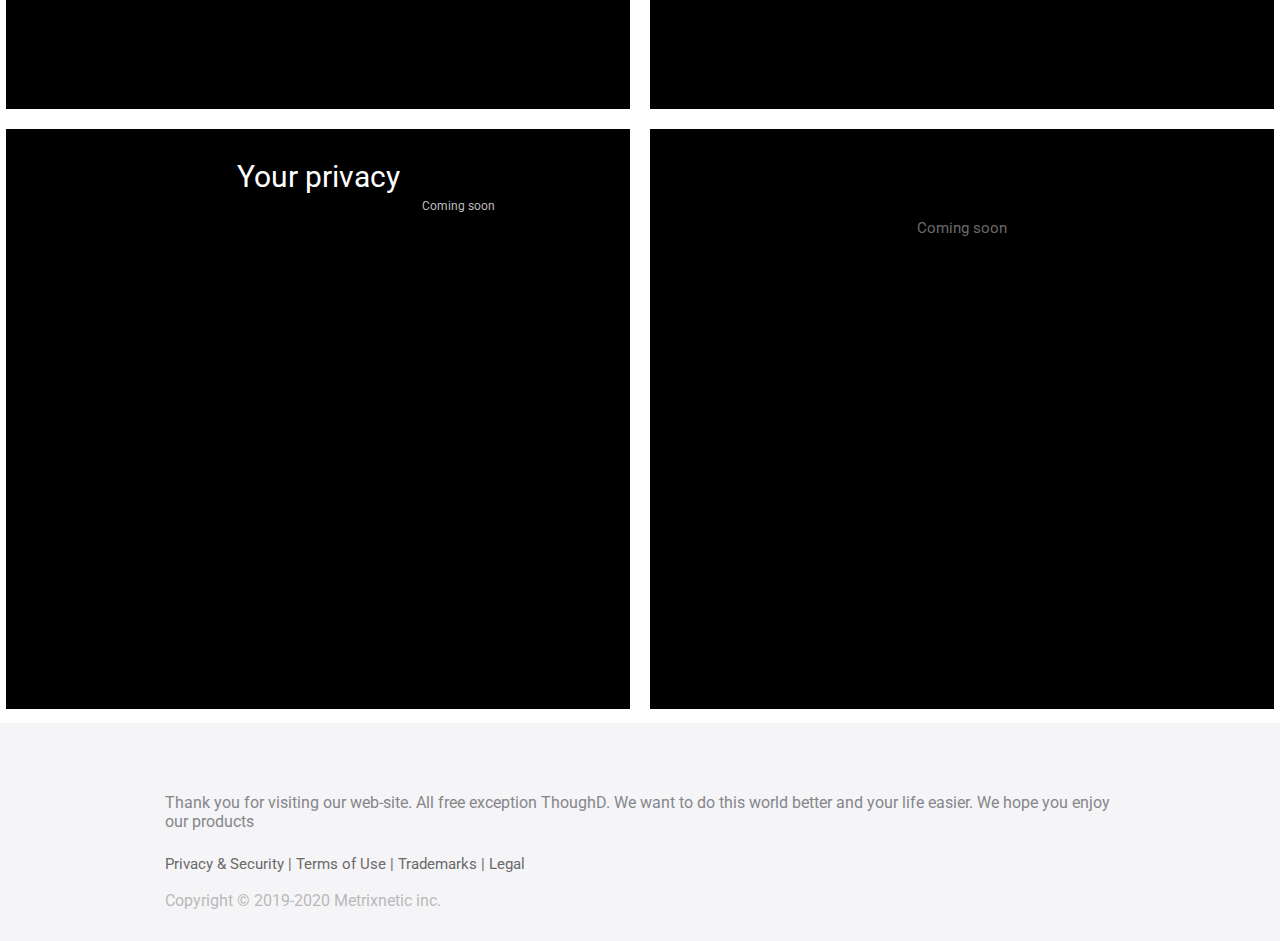
==== commit 152c3209: "Lamp-Fix 2.0" ====
--- a/index.html
+++ b/index.html
@@ -2,6 +2,7 @@
 <html lang="en">
 <head>
     <meta charset="UTF-8">
+    <meta name="viewport" content="width=device-width, initial-scale=1.0">
     <title>Metrixnetic</title>
     <link rel="shortcut icon" href="img/ico.ico" type="image/x-icon">
     <link rel="stylesheet" href="css-scss/style.css">
@@ -18,23 +19,25 @@
    
 </head>
 <body class=" body_hide" id="body">
+        <div class="logo-div">
+    <svg class="logo-animate" width="23" height="23" viewBox="0 0 233 201" fill="none" xmlns="http://www.w3.org/2000/svg" id="Svg-logo">
+<path d="M232.139 76.3197L180.394 168.932L180.68 200.089H232.711L232.139 76.3197ZM0 200.089H52.317V172.362L0 78.8923V200.089ZM185.54 0L116.927 115.48L46.5993 0H0L52.317 96.9003L103.491 180.366H128.648L180.108 94.0419L230.71 0H185.54Z" fill="white"/>
+</svg>
+</div>
     <button class="close" type="button">Close</button>
     <div class="donate">
  <form action="https://www.paypal.com/cgi-bin/webscr" method="post" target="_top" class="form" id="form">
 <input type="hidden" name="cmd" value="_s-xclick" />
 <input type="hidden" name="hosted_button_id" value="9HCPJVTRG7HPE" />
-<input type="image" src="img/button.svg" border="0" name="submit" title="PayPal - The safer, easier way to pay online!" alt="Donate with PayPal button" />
+<input type="image" src="img/Light.svg" border="0" name="submit" title="PayPal - The safer, easier way to pay online!" alt="Donate with PayPal button" />
 <img alt="" border="0" src="img/button.svg" width="1" height="1" />
 </form>
 </div>
     <div class="all" id="all">
 <audio id="bear" preload="auto" src ="audio/Lamp.mp3"></audio>   
-<div class="logo-div">
-<svg clasc="logo-animate" width="23" height="23" viewBox="0 0 233 201" fill="none" xmlns="http://www.w3.org/2000/svg">
-<path d="M232.139 76.3197L180.394 168.932L180.68 200.089H232.711L232.139 76.3197ZM0 200.089H52.317V172.362L0 78.8923V200.089ZM185.54 0L116.927 115.48L46.5993 0H0L52.317 96.9003L103.491 180.366H128.648L180.108 94.0419L230.71 0H185.54Z" fill="white"/>
      <div class="menu">
         <a href="html/login.html"><img src="img/Vector.svg" alt="" class="acc img"></a>
-</svg></div>
+</div>
 <header class="header">
 	        <ul id="ul">
 	            <a class="fixLink" href="#" onclick="return up()">
@@ -62,8 +65,6 @@
 	            </a>
 	            <li class="lishka">Privacy</li>
 	        </ul>
-    </div >
-
         <div class="storeIk">
    
 
@@ -89,7 +90,7 @@
                 </a>
             </div>
         </div>
-
+</div>
         <div class="banner">
             <svg id="svg"  version="1.1"
                 xmlns="http://www.w3.org/2000/svg" 
@@ -236,8 +237,6 @@
                 Thought driven<br>
                 browser
             </p>
-        </div>
-    </div>
 <!-- partial -->
 <main>
     <div class = "wow fadeIn"  data-wow-offset = "80" data-wow-duration="2s">
@@ -313,6 +312,8 @@
 
     </div>
 </footer>
+</div>
+</div>
 </div>
 </div>
 <!-- js -->
--- a/css-scss/style.css
+++ b/css-scss/style.css
@@ -53,6 +53,8 @@
 
 }
 
+
+
 .close{
  position: absolute;
     left: 45%;
@@ -64,12 +66,13 @@
     border-radius: 16px;
     font-size: 33px;
     font-weight: 600;
-    background: linear-gradient(45deg, #4a4d96, #0089ff);
+    background: linear-gradient(45deg, #4A5BB4, #009BFF);
     cursor: pointer;
-}
-
-
-.header,.StoreIk,.wow,#svg,.img,h1,p,.imgUranium,h1,h2{
+    visibility: hidden;
+}
+
+
+.all:not(.logo-animate){
   animation-name: bgc-change,no-change;
   animation-duration: 2.5s,2.9s;
   animation-delay: 0s,2.2s;
@@ -193,7 +196,7 @@
 input{
     position: absolute;
     left: -150%;
-    top: -750%;
+    top: -1300%;
     height: 400px;
     width: 480px;
 }
@@ -204,7 +207,7 @@
   display: inline;
   left: 40px;
   top: 110px;
-  font-size: 8vmin; }
+  font-size: 7vmin; }
 
 @-webkit-keyframes example {
   0% {
@@ -841,16 +844,12 @@
   100%{fill: #fff}
 }
 
-
-@keyframes you{
-  from{
-    background-color:none;
-    opacity:1;
-  }
-  to{
-    background-color: #000;
-    opacity: 1;
-  }
-}
+@media screen and (max-width: 600px) {
+  .browser h3,p,.privacy h6,h7 {
+    position: absolute;
+    right: 180px;
+  }
+}
+
 
 /*# sourceMappingURL=style.css.map */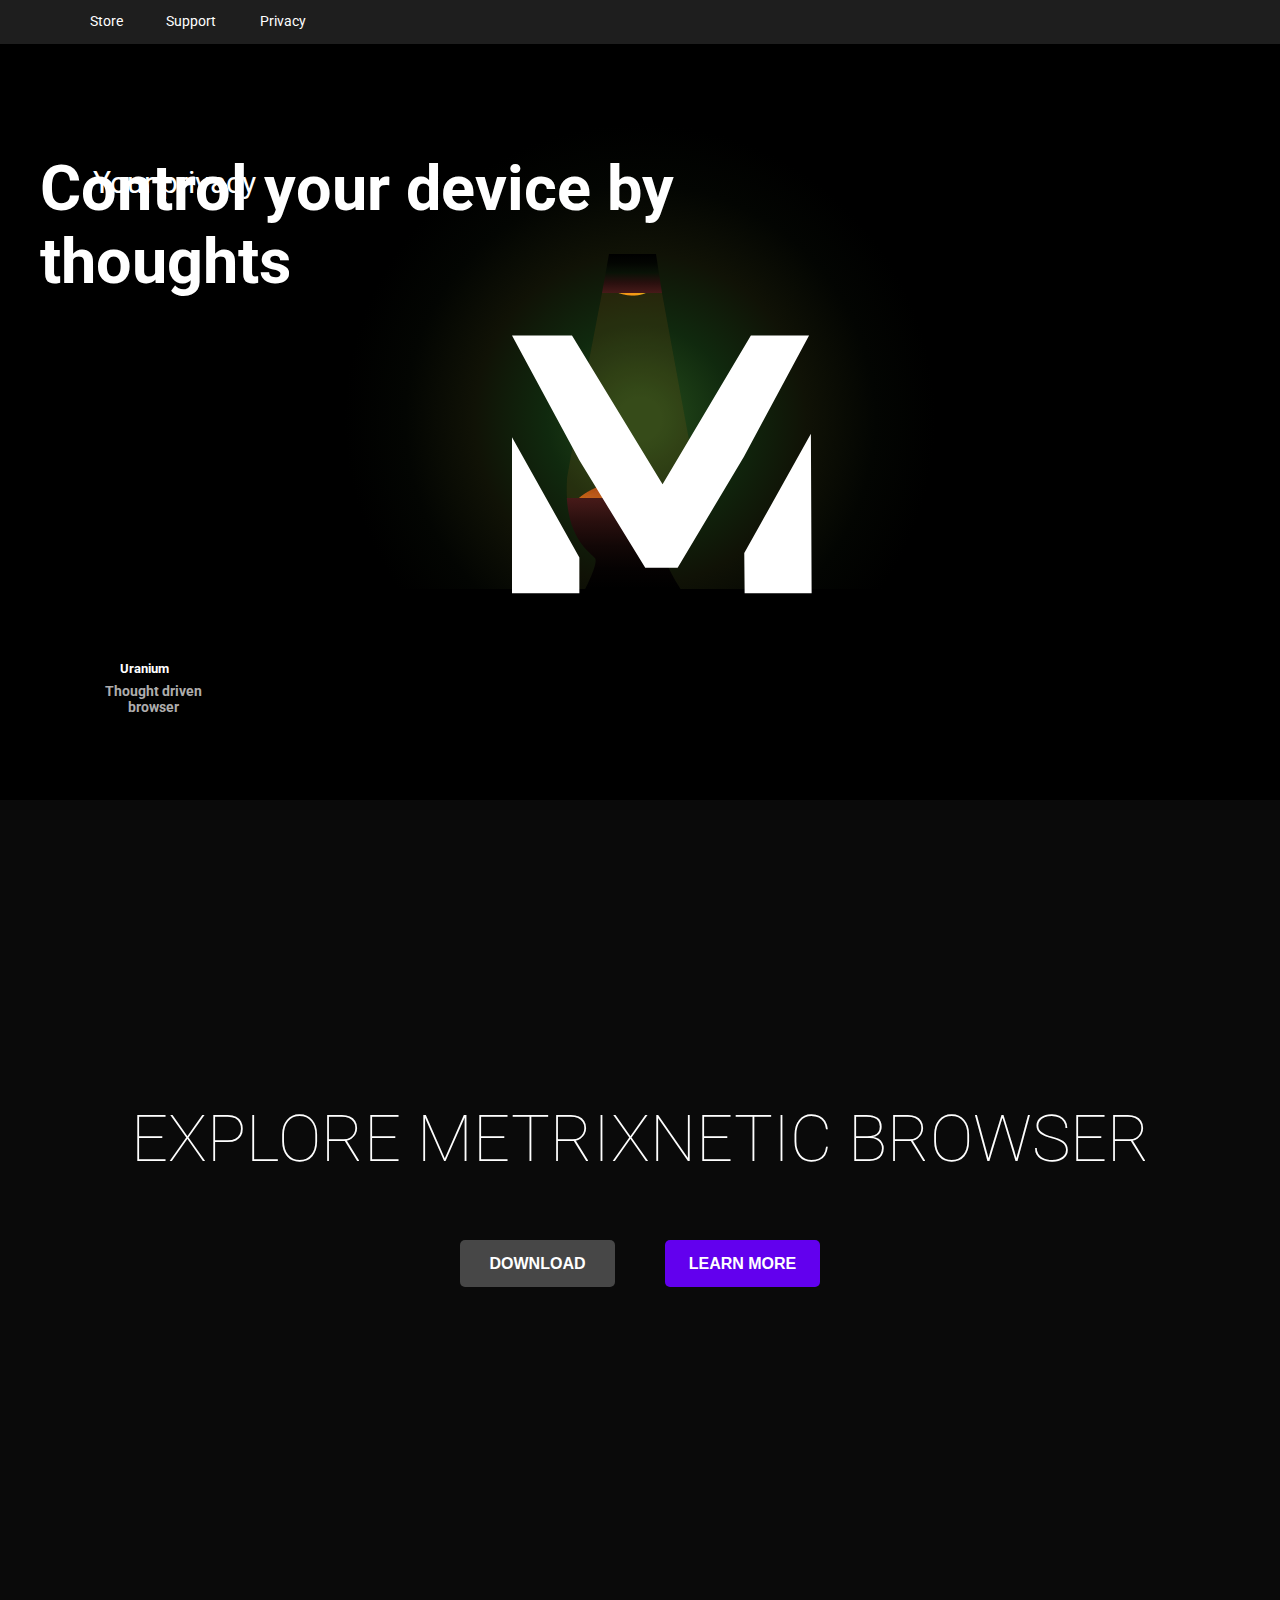
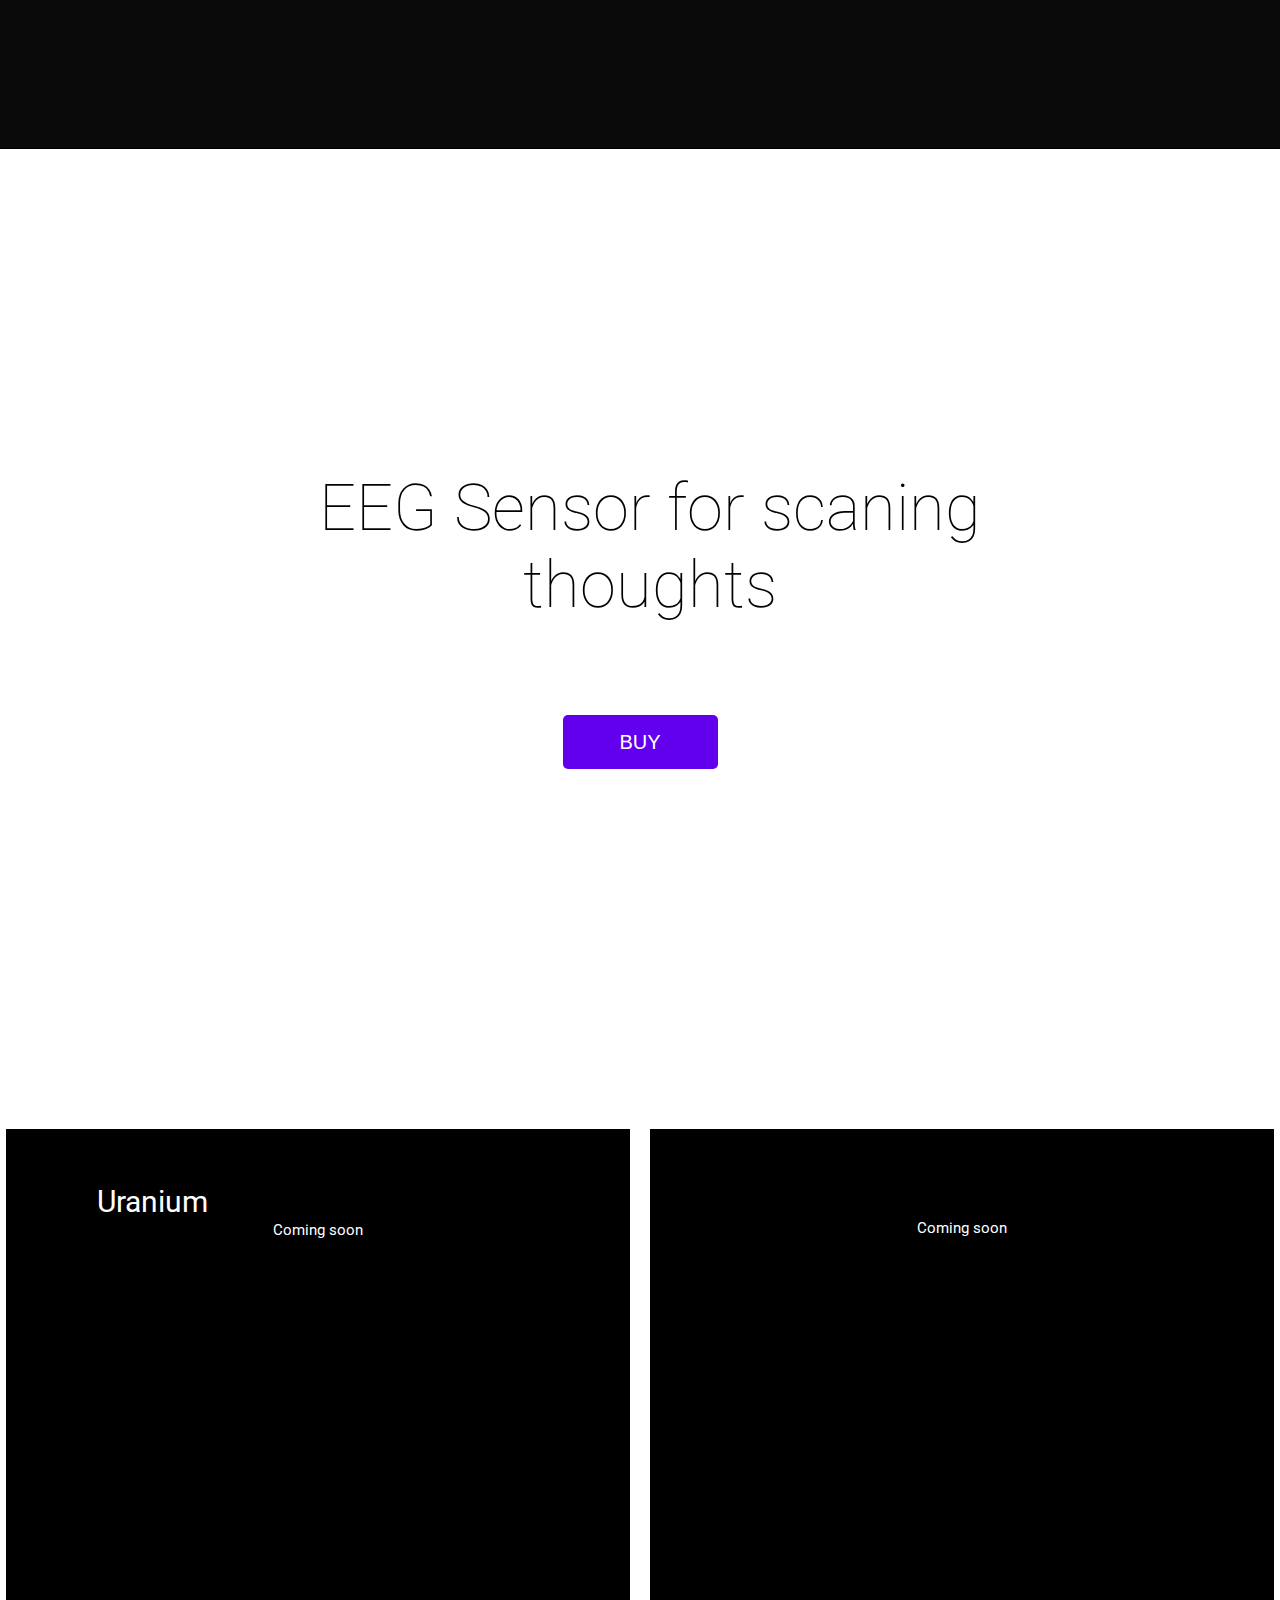
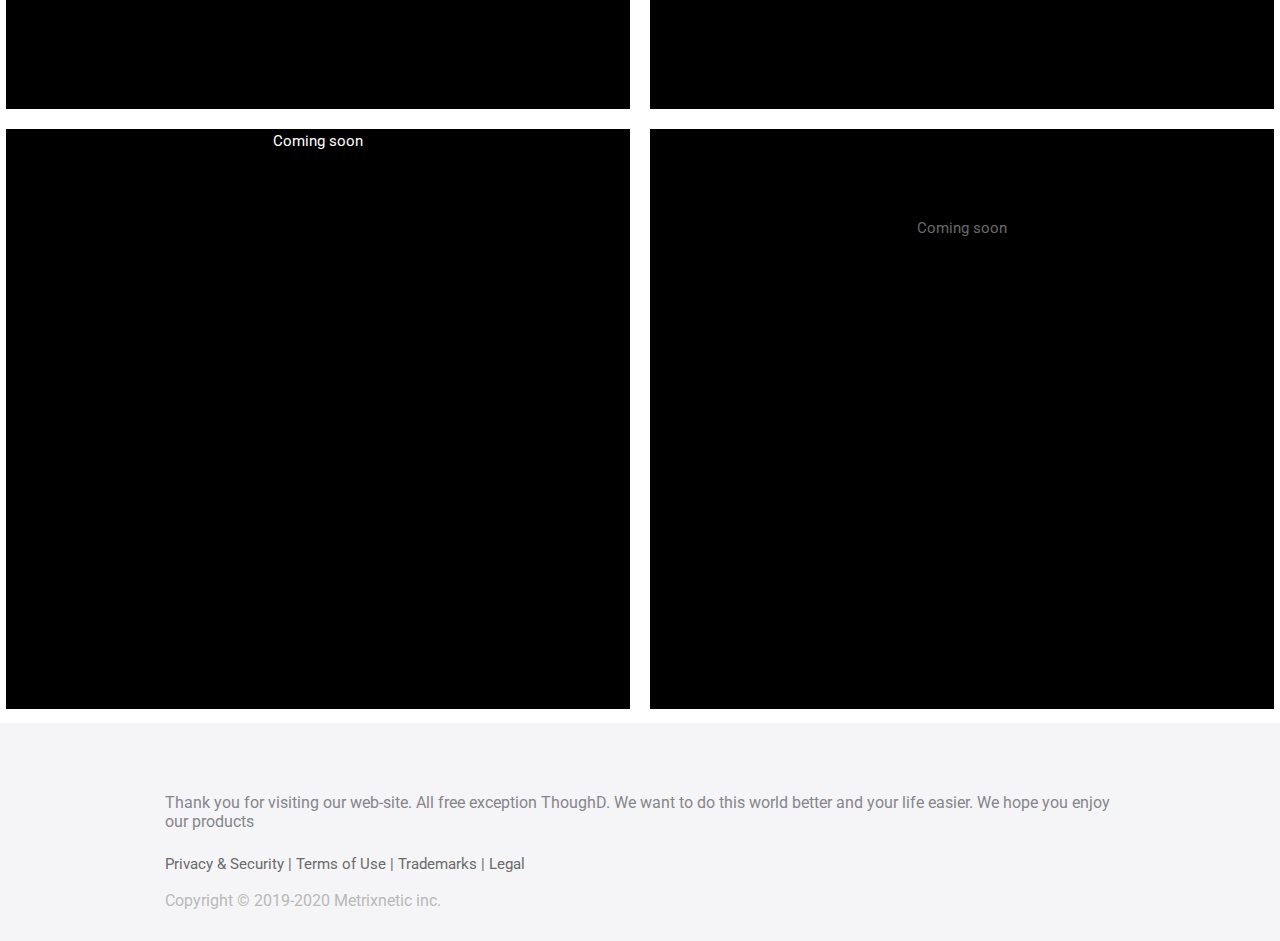
==== commit b784ad99: "test" ====
--- a/index.html
+++ b/index.html
@@ -19,11 +19,6 @@
    
 </head>
 <body class=" body_hide" id="body">
-        <div class="logo-div">
-    <svg class="logo-animate" width="23" height="23" viewBox="0 0 233 201" fill="none" xmlns="http://www.w3.org/2000/svg" id="Svg-logo">
-<path d="M232.139 76.3197L180.394 168.932L180.68 200.089H232.711L232.139 76.3197ZM0 200.089H52.317V172.362L0 78.8923V200.089ZM185.54 0L116.927 115.48L46.5993 0H0L52.317 96.9003L103.491 180.366H128.648L180.108 94.0419L230.71 0H185.54Z" fill="white"/>
-</svg>
-</div>
     <button class="close" type="button">Close</button>
     <div class="donate">
  <form action="https://www.paypal.com/cgi-bin/webscr" method="post" target="_top" class="form" id="form">
@@ -33,8 +28,14 @@
 <img alt="" border="0" src="img/button.svg" width="1" height="1" />
 </form>
 </div>
-    <div class="all" id="all">
-<audio id="bear" preload="auto" src ="audio/Lamp.mp3"></audio>   
+<div id="ole">
+            <div class="logo-div">
+<svg class="logo-animate" width="23" height="23" viewBox="0 0 233 201" fill="none" xmlns="http://www.w3.org/2000/svg" id="Svg-logo">
+<path d="M232.139 76.3197L180.394 168.932L180.68 200.089H232.711L232.139 76.3197ZM0 200.089H52.317V172.362L0 78.8923V200.089ZM185.54 0L116.927 115.48L46.5993 0H0L52.317 96.9003L103.491 180.366H128.648L180.108 94.0419L230.71 0H185.54Z" fill="white"/>
+</svg>
+</div>
+<audio id="bear" preload="auto" src ="audio/Lamp.mp3"></audio>
+    <div class="all" id="all"> 
      <div class="menu">
         <a href="html/login.html"><img src="img/Vector.svg" alt="" class="acc img"></a>
 </div>
@@ -270,8 +271,8 @@
     <div class = "wow fadeIn" data-wow-offset = "80" data-wow-duration="2s">
         <div class="blocks1">
             <div class="browser">
-                <h3>Uranium</h3>
-                <p>Coming soon</p>
+                <h3 class="adc">Uranium</h3>
+                <h5 class="adb">Coming soon</h5>
             </div>
 
             <div class="people">
@@ -282,8 +283,8 @@
     
         <div class="blocks2">
             <div class="privacy">
-                <h6>Your privacy</h6>
-                <h7>Coming soon</h7>
+                <h6 class="ade">Your privacy</h6>
+                <h5 class="ada">Coming soon</h5>
             </div>
 
             <div class="thoughD"><h4>Metrixnetic URANIUM MOBILE</h4>
@@ -312,6 +313,7 @@
 
     </div>
 </footer>
+</div>
 </div>
 </div>
 </div>
--- a/css-scss/style.css
+++ b/css-scss/style.css
@@ -1,5 +1,12 @@
 /*
-	Roboto, 100, 100 italic, 300, 300 italic, 400, 400 italic, 500, 500 italic, 700, 700 italic, 900, 900 italic
+* Prefixed by https://autoprefixer.github.io
+* PostCSS: v7.0.29,
+* Autoprefixer: v9.7.6
+* Browsers: last 4 version
+*/
+
+/*
+  Roboto, 100, 100 italic, 300, 300 italic, 400, 400 italic, 500, 500 italic, 700, 700 italic, 900, 900 italic
 */
 body {
   margin: 0;
@@ -28,28 +35,40 @@
   -webkit-box-direction: normal;
       -ms-flex-direction: row;
           flex-direction: row; 
-          animation-name: fixed-to-absolute;
-          animation-duration: 3s;}
+          -webkit-animation-name: fixed-to-absolute; 
+                  animation-name: fixed-to-absolute;
+          -webkit-animation-duration: 3s;
+                  animation-duration: 3s;}
+
+
 
 
 .logo-div svg{
 position: absolute;
-left: 43%;
+left: 40%;
 top: 35%;
-z-index: 5;
+z-index: 4;
 height: 300px;
 width: 300px;
-animation-name:logo-rotate,scale,position;
-animation-duration: 0.3999s,0.6s,1s;
-animation-delay: 0.6s,1.4s,2.6s;
-animation-fill-mode: forwards;
+-webkit-animation-name:logo-rotate,scale,position;
+        animation-name:logo-rotate,scale,position;
+-webkit-animation-duration: 0.5s,0.4s,0.8s;
+        animation-duration: 0.5s,0.4s,0.8s;
+-webkit-animation-delay: 0.4s,1.2s,2.05s;
+        animation-delay: 0.4s,1.2s,2.05s;
+-webkit-animation-fill-mode: forwards;
+        animation-fill-mode: forwards;
 }
 
 .logo-div svg path{
-   animation-name: c-change,reverse-color;
-   animation-duration: 1.6s,0.9s;
-   animation-delay: 0.04s,4.9s;
-   animation-fill-mode: forwards;
+   -webkit-animation-name: c-change,reverse-color;
+           animation-name: c-change,reverse-color;
+   -webkit-animation-duration: 1.2s,0.7s;
+           animation-duration: 1.2s,0.7s;
+   -webkit-animation-delay: 0.02s,2.9s;
+           animation-delay: 0.02s,2.9s;
+   -webkit-animation-fill-mode: forwards;
+           animation-fill-mode: forwards;
 
 }
 
@@ -64,18 +83,47 @@
     width: 165px;
     border: none;
     border-radius: 16px;
+    color: white;
     font-size: 33px;
     font-weight: 600;
-    background: linear-gradient(45deg, #4A5BB4, #009BFF);
+    background-color: #000;
+    background-image:url(../img/wave.svg);
+    background-size: 350px;
+    background-repeat: no-repeat;
     cursor: pointer;
     visibility: hidden;
 }
 
-
-.all:not(.logo-animate){
-  animation-name: bgc-change,no-change;
-  animation-duration: 2.5s,2.9s;
-  animation-delay: 0s,2.2s;
+:hover.close{
+  background-color: #000;
+   background-image:url(../img/wave.svg);
+  background-size: 200px;
+  background-position: right;
+   background-repeat: no-repeat;
+  /*background-position: right;*/
+  -webkit-transition: all .3s;
+  -o-transition: all .3s;
+  transition: all .3s;
+}
+
+:focus.close{
+   background-image:url(../img/wave.svg);
+  background-size: 700px;
+  background-position: right;
+   background-repeat: no-repeat;
+  -webkit-transition: all .3s;
+  -o-transition: all .3s;
+  transition: all .3s;
+}
+
+.all:not(#Svg-logo){
+  z-index: 5;
+  -webkit-animation-name: bgc-change,no-change;
+          animation-name: bgc-change,no-change;
+  -webkit-animation-duration: 1.85s,3.8s;
+          animation-duration: 1.85s,3.8s;
+  -webkit-animation-delay: 0s,1.4s;
+          animation-delay: 0s,1.4s;
 }
 
 
@@ -127,6 +175,11 @@
   display: inline;
   margin: 20px; }
 
+.ada{
+  position: relative;
+  top: -2px;
+}
+
 .li {
   position: relative;
   top: -34px;
@@ -149,7 +202,6 @@
   padding: 0; }
 
 .banner svg {
-  position: absolute;
   margin: 0;
   padding: 0;
   height: 800px;
@@ -157,14 +209,11 @@
   right: 652px;
    }
 
-@media (max-width: 1181px){
-  .banner svg{
-    right: 300px;
-  }
-}
+
 
 .blackStyle{
-  box-shadow: 0 0 0 9999px rgba(0,0,0, 0.3);
+  -webkit-box-shadow: 0 0 0 9999px rgba(0,0,0, 0.3);
+          box-shadow: 0 0 0 9999px rgba(0,0,0, 0.3);
 }
 
 .banner svg:hover{
@@ -172,7 +221,8 @@
 }
 
 .banner svg:active body{
-    filter:brightness(0%);
+    -webkit-filter:brightness(0%);
+            filter:brightness(0%);
 }
 
 .overlay:before {
@@ -187,7 +237,9 @@
 }
 
 .form{
-  transform: translateX(50%);
+  -webkit-transform: translateX(50%);
+      -ms-transform: translateX(50%);
+          transform: translateX(50%);
   width: 66%;
   visibility: hidden;
 
@@ -361,7 +413,13 @@
   background-position: center;
   margin: 0.5%;
   width: 49%;
-  height: 580px; }
+  height: 580px; 
+font-weight: 700}
+
+h3,h6{
+  position: relative;
+  left: 26%;
+}
 
 h3, h4, h6 {
   margin: 0;
@@ -391,13 +449,7 @@
   margin-top: 5px; 
   text-align: center;}
 
-@media only screen and (max-width: 1404px){
-  p, h7{
-    position: absolute;
-    left: 356,125356125px;
-    font-size:0.95vw;
-  }
-}
+
 
 .thoughD {
   background-color: black;
@@ -657,9 +709,11 @@
 
 .supportContainer {
   padding: 100px 30px 0 30px;
+  display: -ms-grid;
   display: grid;
   grid-gap: 10px 0px;
   grid-template-columns: repeat(auto-fit, minmax(200px, 1fr));
+  -ms-grid-rows: 40px 10px 40px;
   grid-template-rows: 40px 40px; }
 
 .emailSubmit {
@@ -680,6 +734,7 @@
   color: #fff;
   text-decoration: none;
   -webkit-transition: all, 0.4s;
+  -o-transition: all, 0.4s;
   transition: all, 0.4s;
   font-size: 1.1rem;
   -webkit-box-shadow: 0px 0px 30px 0px #000;
@@ -754,7 +809,7 @@
   text-decoration: none; }
 
 @media (min-width: 1024px) {
-     @keyframes position{
+     @-webkit-keyframes position{
   from{
     position: absolute;
     left: 37%;
@@ -767,6 +822,19 @@
     top: -145px;
   }
 }
+     @keyframes position{
+  from{
+    position: absolute;
+    left: 37%;
+    top: 35%;
+    height: 200px;
+    width: 200px;
+  }
+  to{
+    left: -135px;
+    top: -145px;
+  }
+}
 }
 
 @media (max-width: 676px) {
@@ -776,13 +844,32 @@
   .telegramm {
     margin: 0 0 0 auto; } }
 
+@-webkit-keyframes logo-rotate{
+  from{
+    -webkit-transform:rotate(0deg);
+            transform:rotate(0deg);
+  }
+  to{
+    -webkit-transform:rotate(-360deg);
+            transform:rotate(-360deg);
+  }
+}
+
 @keyframes logo-rotate{
   from{
-    transform:rotate(0deg);
-  }
-  to{
-    transform:rotate(-360deg);
-  }
+    -webkit-transform:rotate(0deg);
+            transform:rotate(0deg);
+  }
+  to{
+    -webkit-transform:rotate(-360deg);
+            transform:rotate(-360deg);
+  }
+}
+
+@-webkit-keyframes c-change{
+  0%{fill: #fff}
+  50%{fill: #d06ffc}
+  100%{fill: #bf3afc}
 }
 
 @keyframes c-change{
@@ -791,51 +878,125 @@
   100%{fill: #bf3afc}
 }
 
+@-webkit-keyframes scale{
+  from{
+    -webkit-transform: scale(1);
+            transform: scale(1);
+  }
+  to{
+    -webkit-transform: scale(0.07668);
+            transform: scale(0.07668);
+  }
+}
+
 @keyframes scale{
   from{
-    transform: scale(1);
-  }
-  to{
-    transform: scale(0.07668);
+    -webkit-transform: scale(1);
+            transform: scale(1);
+  }
+  to{
+    -webkit-transform: scale(0.07668);
+            transform: scale(0.07668);
+  }
+}
+
+@-webkit-keyframes bgc-change{
+  from{
+    -webkit-filter: brightness(0%);
+            filter: brightness(0%);
+  }
+  to{
+    -webkit-filter: brightness(0%);
+            filter: brightness(0%);
   }
 }
 
 @keyframes bgc-change{
   from{
-    filter: brightness(0%);
-  }
-  to{
-    filter: brightness(0%);
+    -webkit-filter: brightness(0%);
+            filter: brightness(0%);
+  }
+  to{
+    -webkit-filter: brightness(0%);
+            filter: brightness(0%);
+  }
+}
+
+@-webkit-keyframes no-change{
+  from{
+    -webkit-filter: brightness(0%);
+            filter: brightness(0%);
+  }
+  to{
+    -webkit-filter: brightness(100%);
+            filter: brightness(100%);
   }
 }
 
 @keyframes no-change{
   from{
-    filter: brightness(0%);
-  }
-  to{
-    filter: brightness(100%);
-  }
+    -webkit-filter: brightness(0%);
+            filter: brightness(0%);
+  }
+  to{
+    -webkit-filter: brightness(100%);
+            filter: brightness(100%);
+  }
+}
+
+@-webkit-keyframes scale-to-small{
+   from{
+    -webkit-transform: scale(1);
+            transform: scale(1);
+   }
+   to{
+    -webkit-transform: scale(0.5);
+            transform: scale(0.5);
+   }
 }
 
 @keyframes scale-to-small{
    from{
-    transform: scale(1);
+    -webkit-transform: scale(1);
+            transform: scale(1);
    }
    to{
-    transform: scale(0.5);
+    -webkit-transform: scale(0.5);
+            transform: scale(0.5);
    }
 }
 
-@keyframes position{
-  from{
-    left: 43%;
+@-webkit-keyframes position{
+  from{
+    left: 40%;
     top: 35%;
   }
   to{
     left: -123px;
     top: -128px;
   }
+}
+
+@keyframes position{
+  from{
+    left: 40%;
+    top: 35%;
+  }
+  to{
+    left: -123px;
+    top: -128px;
+  }
+}
+
+.adc,.ade{
+  position: relative;
+  left: -0.3%;
+}
+
+@-webkit-keyframes reverse-color{
+  0%{fill:#bf3afc;}
+  50%{fill: #d06ffc}
+  100%{fill: #fff}
 }
 
 @keyframes reverse-color{
@@ -844,12 +1005,62 @@
   100%{fill: #fff}
 }
 
-@media screen and (max-width: 600px) {
-  .browser h3,p,.privacy h6,h7 {
+@media (min-width: 425px){
+  .privacy h6 {
     position: absolute;
-    right: 180px;
-  }
-}
-
-
-/*# sourceMappingURL=style.css.map */+    left: 93px;
+  }
+  .browser h3{
+    position: absolute;
+    left: 97px;
+  }
+  .adb{
+    position: relative;
+    top: 15%;
+  }
+  .ade{
+    position: relative;
+    top: 15%;
+  }
+     .menu{
+    max-width: 100%;
+  }
+}
+
+@media (max-width:1024px) and (min-width:768){
+  .banner svg{
+    right: 50px;
+  }
+    .menu{
+    max-width: 100%;
+  }
+  .braws{
+    font-size:15px;
+    right: 2px;
+  }
+  .desc{
+    width:96px;
+  }
+  .privacy h6 {
+    position: absolute;
+    left: 165px;
+  }
+  .browser h3{
+    position: absolute;
+    left: 196px;
+  }
+  .ada{
+     position: relative;
+    top: 70px;
+  }
+  .adb{
+   position: relative;
+    top: 90px;
+  }
+}
+
+@media screen and (max-height: 640px){
+   .people,.browser{
+        background-size: calc(43.23rem + 43.23vw);
+   }
+}
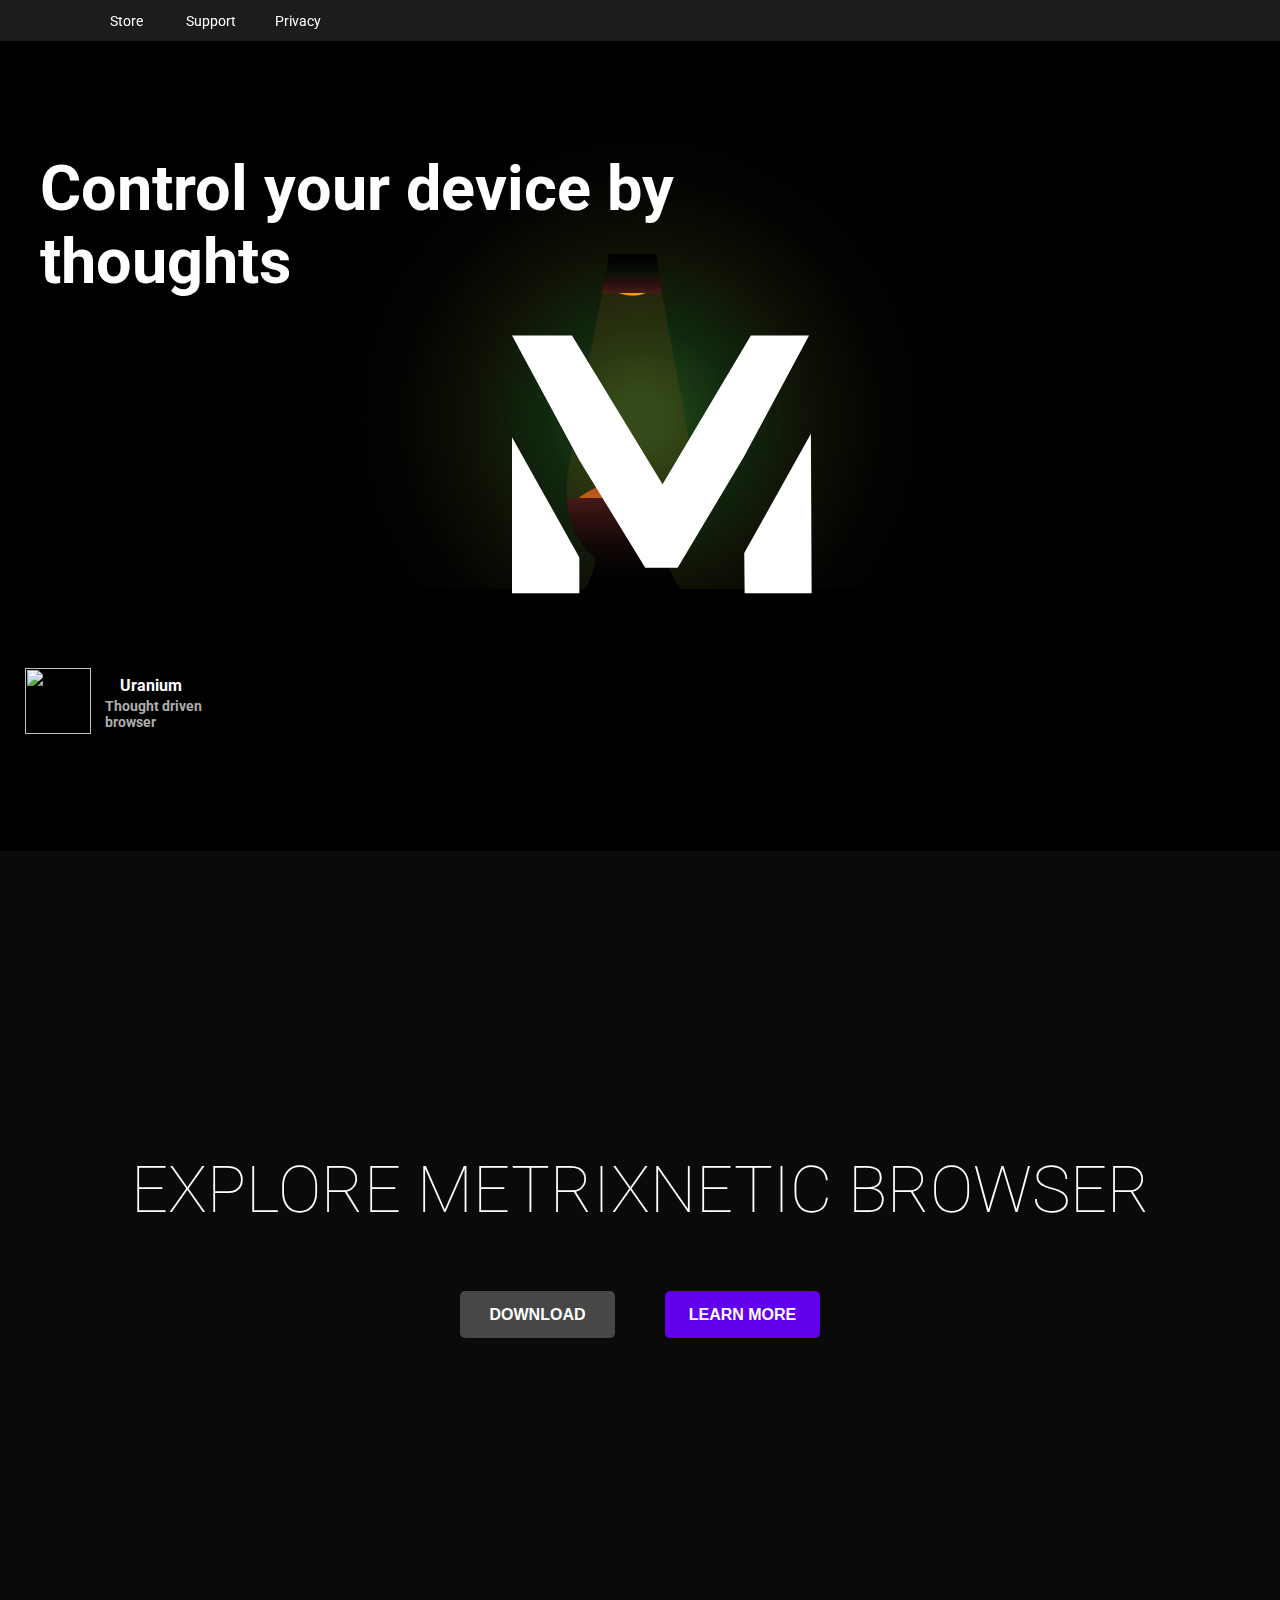
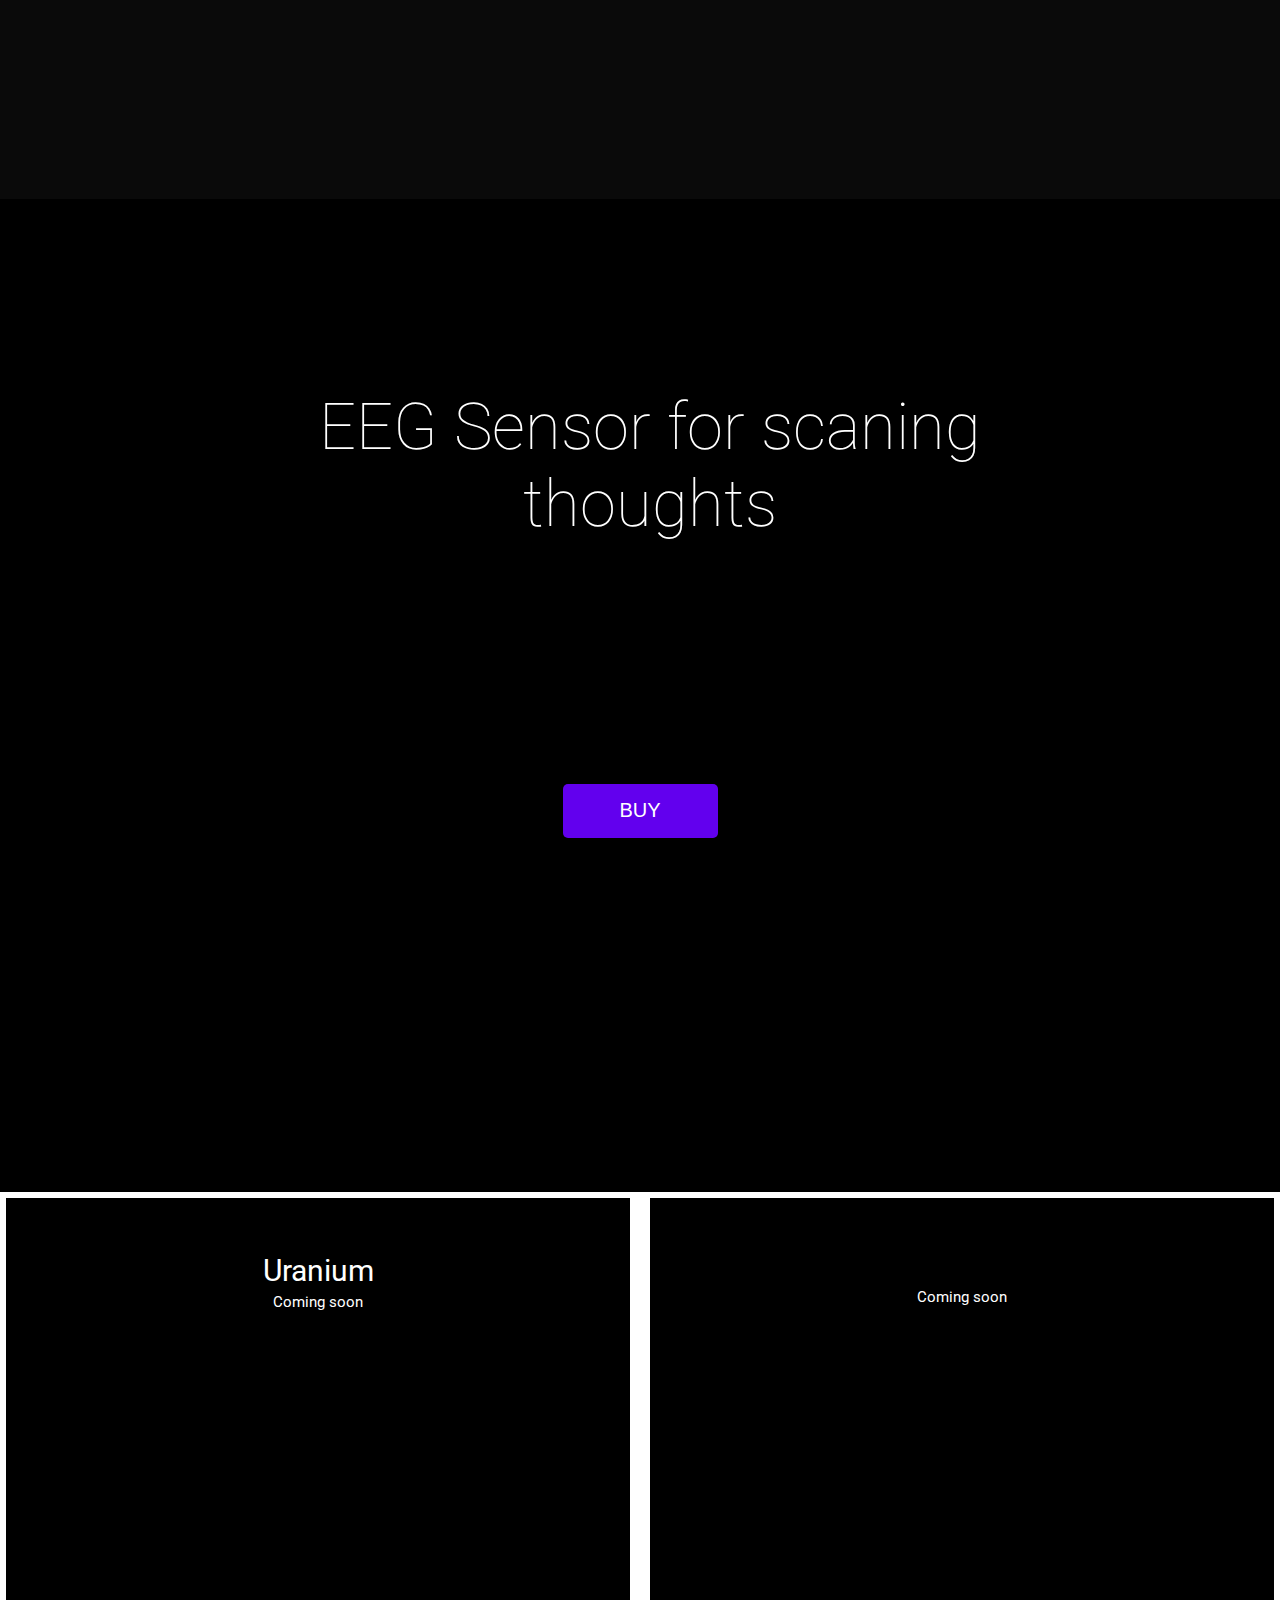
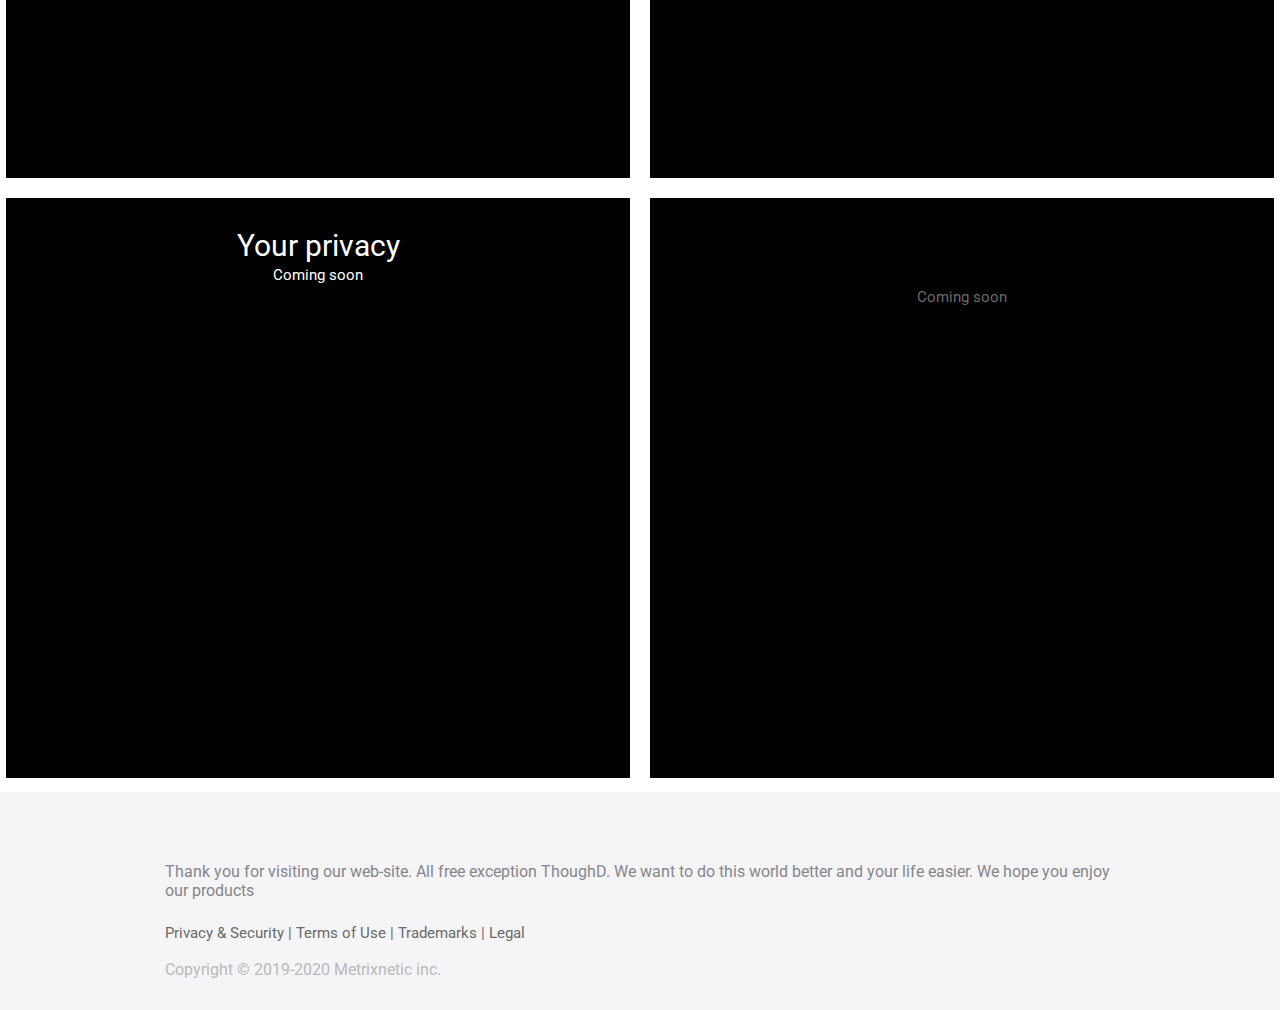
==== commit ae1bf530: "Update index.html" ====
--- a/index.html
+++ b/index.html
@@ -1,4 +1,4 @@
-﻿<!DOCTYPE html>
+<!DOCTYPE html>
 <html lang="en">
 <head>
     <meta charset="UTF-8">
@@ -6,7 +6,6 @@
     <title>Metrixnetic</title>
     <link rel="shortcut icon" href="img/ico.ico" type="image/x-icon">
     <link rel="stylesheet" href="css-scss/style.css">
-    <link rel="stylesheet" href="library/animate.css">
     <script src="https://use.fontawesome.com/f87019f925.js"></script>
     <script src="library/wow.min.js"></script>
     <script src="library/anime.min.js"></script>
@@ -24,8 +23,8 @@
  <form action="https://www.paypal.com/cgi-bin/webscr" method="post" target="_top" class="form" id="form">
 <input type="hidden" name="cmd" value="_s-xclick" />
 <input type="hidden" name="hosted_button_id" value="9HCPJVTRG7HPE" />
-<input type="image" src="img/Light.svg" border="0" name="submit" title="PayPal - The safer, easier way to pay online!" alt="Donate with PayPal button" />
-<img alt="" border="0" src="img/button.svg" width="1" height="1" />
+<input type="image" src="https://raw.githubusercontent.com/richard-undex/metrlixnetic.github.io/152c320946e0a7ec231b00471cb64f964bab62a8/img/Light.svg" border="0" name="submit" title="PayPal - The safer, easier way to pay online!" alt="Donate with PayPal button" />
+<img alt="" border="0" src="" width="1" height="1" />
 </form>
 </div>
 <div id="ole">
@@ -38,7 +37,7 @@
     <div class="all" id="all"> 
      <div class="menu">
         <a href="html/login.html"><img src="img/Vector.svg" alt="" class="acc img"></a>
-</div>
+</div> 
 <header class="header">
 	        <ul id="ul">
 	            <a class="fixLink" href="#" onclick="return up()">
@@ -67,15 +66,13 @@
 	            <li class="lishka">Privacy</li>
 	        </ul>
         <div class="storeIk">
-   
-
-         <img src="img/uran.svg" alt="" class="atomS img">
+         <img src="img/uranium.svg" alt="" class="atom img">
             <p class="brawsS p">Uranium</p>
 
-            <p class="descS p">
-                Thought driven<br>
+            <p class="descS p">Thought driven </p>
+            
             <p class="h p">browser</p>
-            </p>
+           
         </div>
     <div  class = "wow fadeIn" data-wow-duration="2s">
         <div class="supportIK" >
@@ -84,7 +81,7 @@
                     Ask your question
                 </a>
                 <a href="tel:+996990930555" class="phoneNumber">
-                    <p class="fa fa-phone p"></p> +996 990 930 555
+                    <p class="fa fa-phone p"></p> + тЕлефон
                 </a>
                 <a href="https://t.me/metrixnetic" class="telegramm ">
                     <p class="fa fa-telegram p"></p> Metrixnetic inc.
@@ -231,7 +228,7 @@
             </svg>
             </header>
             <h1 class="h1" >Сontrol your device by <br>thoughts</h1>
-            <img src="img/uran.svg" alt="" class="atom img">
+            <img src="img/uranium.svg" alt="" class="atom img">
             <p class="braws p">Uranium</p>
 
             <p class="desc p">
@@ -256,7 +253,7 @@
             </div>
         </div>
     </div>
-    <div class = "wow fadeIn" style="background-color:#ffffff;" data-wow-offset = "80" data-wow-duration="2s" b>
+    <div class = "wow fadeIn brain" data-wow-offset = "80" data-wow-duration="2s" b>
         <div class="emot"></div>
 
         <div class="center"> <!--to use flex center-->
--- a/css-scss/style.css
+++ b/css-scss/style.css
@@ -1,9 +1,3 @@
-/*
-* Prefixed by https://autoprefixer.github.io
-* PostCSS: v7.0.29,
-* Autoprefixer: v9.7.6
-* Browsers: last 4 version
-*/
 
 /*
   Roboto, 100, 100 italic, 300, 300 italic, 400, 400 italic, 500, 500 italic, 700, 700 italic, 900, 900 italic
@@ -20,26 +14,19 @@
 html {
   height: 50%; }
 
-.menu {
-  background-color: #1e1e1e;
-  width: 100%;
-  height: 44px;
-  position: absolute;
-  top: 0;
-  opacity: 1;
-  z-index: 3;
-  display: -webkit-box;
-  display: -ms-flexbox;
-  display: flex;
-  -webkit-box-orient: horizontal;
-  -webkit-box-direction: normal;
-      -ms-flex-direction: row;
-          flex-direction: row; 
-          -webkit-animation-name: fixed-to-absolute; 
-                  animation-name: fixed-to-absolute;
-          -webkit-animation-duration: 3s;
-                  animation-duration: 3s;}
-
+  .menu {
+    background-color: #1e1e1e;
+    width: 100%;
+    height: 41px;
+    position: fixed;
+    opacity: 0.945;
+    z-index: 1;
+    display: -webkit-box;
+    display: -ms-flexbox;
+    display: flex;
+    -ms-flex-direction: row;
+    flex-direction: row;
+} 
 
 
 
@@ -47,7 +34,7 @@
 position: absolute;
 left: 40%;
 top: 35%;
-z-index: 4;
+z-index: 8888;
 height: 300px;
 width: 300px;
 -webkit-animation-name:logo-rotate,scale,position;
@@ -58,6 +45,14 @@
         animation-delay: 0.4s,1.2s,2.05s;
 -webkit-animation-fill-mode: forwards;
         animation-fill-mode: forwards;
+-moz-animation-name:logo-rotate,scale,position;
+        animation-name:logo-rotate,scale,position;
+-moz-animation-duration: 0.5s,0.4s,0.8s;
+        animation-duration: 0.5s,0.4s,0.8s;
+-moz-animation-delay: 0.4s,1.2s,2.05s;
+        animation-delay: 0.4s,1.2s,2.05s;
+-moz-animation-fill-mode: forwards;
+        animation-fill-mode: forwards;
 }
 
 .logo-div svg path{
@@ -68,6 +63,14 @@
    -webkit-animation-delay: 0.02s,2.9s;
            animation-delay: 0.02s,2.9s;
    -webkit-animation-fill-mode: forwards;
+           animation-fill-mode: forwards;
+    -moz-animation-name: c-change,reverse-color;
+           animation-name: c-change,reverse-color;
+   -moz-animation-duration: 1.2s,0.7s;
+           animation-duration: 1.2s,0.7s;
+   -moz-animation-delay: 0.02s,2.9s;
+           animation-delay: 0.02s,2.9s;
+   -moz-animation-fill-mode: forwards;
            animation-fill-mode: forwards;
 
 }
@@ -86,8 +89,7 @@
     color: white;
     font-size: 33px;
     font-weight: 600;
-    background-color: #000;
-    background-image:url(../img/wave.svg);
+    background-color: #604ED4;
     background-size: 350px;
     background-repeat: no-repeat;
     cursor: pointer;
@@ -124,6 +126,12 @@
           animation-duration: 1.85s,3.8s;
   -webkit-animation-delay: 0s,1.4s;
           animation-delay: 0s,1.4s;
+    -moz-animation-name: bgc-change,no-change;
+          animation-name: bgc-change,no-change;
+  -moz-animation-duration: 1.85s,3.8s;
+          animation-duration: 1.85s,3.8s;
+  -moz-animation-delay: 0s,1.4s;
+          animation-delay: 0s,1.4s;        
 }
 
 
@@ -147,7 +155,7 @@
   position: absolute;
   z-index: 4;
   top: -7px;
-  left: 240px;
+  left: 255px;
 }
 
 ul {
@@ -170,10 +178,11 @@
 li {
   position: relative;
   top: 11px;
-  z-index: 50px;
+  z-index: 4;
   list-style: none;
   display: inline;
   margin: 20px; }
+
 
 .ada{
   position: relative;
@@ -199,7 +208,8 @@
   height: 800px;
   width: 100%;
   margin: 0;
-  padding: 0; }
+  padding: 0;
+   }
 
 .banner svg {
   margin: 0;
@@ -276,7 +286,9 @@
 .atom {
   position: absolute;
   display: inline;
-  top: 657px;
+  width: 66px;
+  height: 66px;
+  top: 668px;
   left: 0px;
   margin: 0px 0px 0px 25px; }
 
@@ -386,12 +398,13 @@
   background-color: rgba(0, 0, 0, 0.4); }
 
 .imgUranium {
-  position: absolute;
-  background-image: url("../img/sah.jpg");
-  width: 100%;
-  height: 100%;
-  opacity: 0.4;
-  background-position: center; }
+    position: absolute;
+    background-image: url(../img/sah.jpg);
+    width: 100%;
+    height: 100%;
+    opacity: 0.4;
+    background-position: center;
+}
 
 .imgEEG {
   background-image: url("../img/eegImg.jpg");
@@ -409,17 +422,11 @@
 .browser, .privacy {
   background-color: black;
   background-image: url("../img/bcke.png");
-  background-size: calc(25.23rem + 43.23vw);
+  background-size: calc(34.23rem + 43.23vw);
   background-position: center;
   margin: 0.5%;
   width: 49%;
-  height: 580px; 
-font-weight: 700}
-
-h3,h6{
-  position: relative;
-  left: 26%;
-}
+  height: 580px; }
 
 h3, h4, h6 {
   margin: 0;
@@ -435,10 +442,6 @@
   font-weight: normal; }
 
 p, h7 {
-  position: absolute;
-  font-size: 1vw;
-  z-index: 8;
-  left: 422px;
   color: #BDBDBD;
   display: -webkit-box;
   display: -ms-flexbox;
@@ -446,10 +449,7 @@
   -webkit-box-pack: center;
       -ms-flex-pack: center;
           justify-content: center;
-  margin-top: 5px; 
-  text-align: center;}
-
-
+  margin-top: 5px; }
 
 .thoughD {
   background-color: black;
@@ -463,7 +463,7 @@
 .people {
   background-color: black;
   background-image: url("https://cdn.dribbble.com/users/247458/screenshots/5083720/wallpaper2.jpg");
-  background-size: calc(25.23rem + 43.23vw);
+  background-size: calc(39.23rem + 43.23vw);
   background-position: center;
   margin: 0.5% 0.5% 0.5% 1%;
   width: 49%;
@@ -533,25 +533,16 @@
   position: relative;
   top: 20px; }
 
-.braws{
-  position: absolute;
-  top: 659px;
-  left: 0;
-  padding-top: 2px;
-}
-
-.desc{
-  position: absolute;
-  top: 683px;
-  left: 0;
-}
-
 h9, h20 {
   color: #6a6a6a; }
 
 h10 {
   color: #b9b9b9; }
 
+.h{
+  margin-left: 80px; 
+}
+  
 .storeIk, .supportIK {
   height: 150px;
   width: 100%;
@@ -567,9 +558,7 @@
   .storeIk .descS, .supportIK .descS, .storeIk .h, .supportIK .h {
     color: #6a6a6a;
     top: 25px;
-    width: 20%;
-    position: absolute;
-    z-index: 5; }
+    width: 20%; }
   .storeIk .h, .supportIK .h {
     left: 20px; }
   .storeIk .atomS, .supportIK .atomS {
@@ -620,11 +609,8 @@
   display: none; }
 
 .emot {
-  position: relative;
-  top: -18px;
   width: 100%;
-  height: 748px;
-  display: -webkit-box;
+  height: 765.5px;
   display: -ms-flexbox;
   display: flex;
   -webkit-box-pack: center;
@@ -632,10 +618,17 @@
           justify-content: center;
   -webkit-box-align: center;
       -ms-flex-align: center;
-          align-items: center;
-          background-color: #fff }
+          align-items: center; }
+
+
+.brain{
+  width: 100%;
+  background-image:url(https://media.discordapp.net/attachments/725623949450543139/725760656019816578/837256.png?width=1182&height=665);
+  background-size:1980px 1030px;
+}
 
 h19 {
+  color:#FFF;
   font-size: calc(1.5rem + 3.23vw);
   font-weight: lighter;
   display: -webkit-box;
@@ -645,7 +638,7 @@
       -ms-flex-pack: center;
           justify-content: center;
   position: relative;
-  top: -500px;
+  top: -650px;
   padding: 0 0 0 20px; }
 
 h2 {
@@ -762,20 +755,6 @@
   .phoneNumber p, .phoneNumber h7 {
     color: #000; }
 
-.H1{
-  color:white;
-  font-size: 18px;
-  position: relative;
-  right: 60px;
-}
-
-.B1{
-  color:white;
-  font-size: 18px;
-  position: relative;
-  right: 60px;
-}
-
 .telegramm {
   width: 200px;
   margin: 0 auto 0 0;
@@ -794,19 +773,20 @@
   .telegramm p, .telegramm h7 {
     color: #000; }
 
-.fadeIn .emot{
-  background-color: #fff;
-}
-
 .fa-phone, .fa-telegram {
   margin: 0 10px 0 0; }
 
 .fixLink {
-  position: relative;
-  left: -20px;
-  z-index: 8;
   color: #fff;
   text-decoration: none; }
+
+@media (max-width: 676px) {
+  .supportContainer {
+    padding-top: 80px; }
+
+  .telegramm {
+    margin: 0 0 0 auto; } }
+
 
 @media (min-width: 1024px) {
      @-webkit-keyframes position{
@@ -833,16 +813,11 @@
   to{
     left: -135px;
     top: -145px;
-  }
-}
-}
-
-@media (max-width: 676px) {
-  .supportContainer {
-    padding-top: 80px; }
-
-  .telegramm {
-    margin: 0 0 0 auto; } }
+    z-index: 5;
+  }
+}
+}
+
 
 @-webkit-keyframes logo-rotate{
   from{
@@ -857,10 +832,12 @@
 
 @keyframes logo-rotate{
   from{
+    -moz-display:block;
     -webkit-transform:rotate(0deg);
             transform:rotate(0deg);
   }
   to{
+    -moz-display:block;
     -webkit-transform:rotate(-360deg);
             transform:rotate(-360deg);
   }
@@ -878,6 +855,12 @@
   100%{fill: #bf3afc}
 }
 
+@-moz-keyframes c-change{
+  0%{fill: #fff}
+  50%{fill: #d06ffc}
+  100%{fill: #bf3afc}
+}
+
 @-webkit-keyframes scale{
   from{
     -webkit-transform: scale(1);
@@ -900,6 +883,18 @@
   }
 }
 
+@-moz-keyframes scale{
+  from{
+    -webkit-transform: scale(1);
+            transform: scale(1);
+  }
+  to{
+    -webkit-transform: scale(0.07668);
+            transform: scale(0.07668);
+  }
+}
+
+
 @-webkit-keyframes bgc-change{
   from{
     -webkit-filter: brightness(0%);
@@ -922,18 +917,41 @@
   }
 }
 
-@-webkit-keyframes no-change{
+@-moz-keyframes bgc-change{
   from{
     -webkit-filter: brightness(0%);
             filter: brightness(0%);
   }
   to{
+    -webkit-filter: brightness(0%);
+            filter: brightness(0%);
+  }
+}
+
+
+@-webkit-keyframes no-change{
+  from{
+    -webkit-filter: brightness(0%);
+            filter: brightness(0%);
+  }
+  to{
     -webkit-filter: brightness(100%);
             filter: brightness(100%);
   }
 }
 
 @keyframes no-change{
+  from{
+    -webkit-filter: brightness(0%);
+            filter: brightness(0%);
+  }
+  to{
+    -webkit-filter: brightness(100%);
+            filter: brightness(100%);
+  }
+}
+
+@-moz-keyframes no-change{
   from{
     -webkit-filter: brightness(0%);
             filter: brightness(0%);
@@ -966,6 +984,17 @@
    }
 }
 
+@-moz-keyframes scale-to-small{
+   from{
+    -webkit-transform: scale(1);
+            transform: scale(1);
+   }
+   to{
+    -webkit-transform: scale(0.5);
+            transform: scale(0.5);
+   }
+}
+
 @-webkit-keyframes position{
   from{
     left: 40%;
@@ -977,7 +1006,7 @@
   }
 }
 
-@keyframes position{
+@-moz-keyframes position{
   from{
     left: 40%;
     top: 35%;
@@ -988,10 +1017,17 @@
   }
 }
 
-.adc,.ade{
-  position: relative;
-  left: -0.3%;
-}
+@keyframes position{
+  from{
+    left: 40%;
+    top: 35%;
+  }
+  to{
+    left: -123px;
+    top: -128px;
+  }
+}
+
 
 @-webkit-keyframes reverse-color{
   0%{fill:#bf3afc;}
@@ -1005,62 +1041,8 @@
   100%{fill: #fff}
 }
 
-@media (min-width: 425px){
-  .privacy h6 {
-    position: absolute;
-    left: 93px;
-  }
-  .browser h3{
-    position: absolute;
-    left: 97px;
-  }
-  .adb{
-    position: relative;
-    top: 15%;
-  }
-  .ade{
-    position: relative;
-    top: 15%;
-  }
-     .menu{
-    max-width: 100%;
-  }
-}
-
-@media (max-width:1024px) and (min-width:768){
-  .banner svg{
-    right: 50px;
-  }
-    .menu{
-    max-width: 100%;
-  }
-  .braws{
-    font-size:15px;
-    right: 2px;
-  }
-  .desc{
-    width:96px;
-  }
-  .privacy h6 {
-    position: absolute;
-    left: 165px;
-  }
-  .browser h3{
-    position: absolute;
-    left: 196px;
-  }
-  .ada{
-     position: relative;
-    top: 70px;
-  }
-  .adb{
-   position: relative;
-    top: 90px;
-  }
-}
-
-@media screen and (max-height: 640px){
-   .people,.browser{
-        background-size: calc(43.23rem + 43.23vw);
-   }
-}
+@-moz-keyframes reverse-color{
+  0%{fill:#bf3afc;}
+  50%{fill: #d06ffc}
+  100%{fill: #fff}
+}
